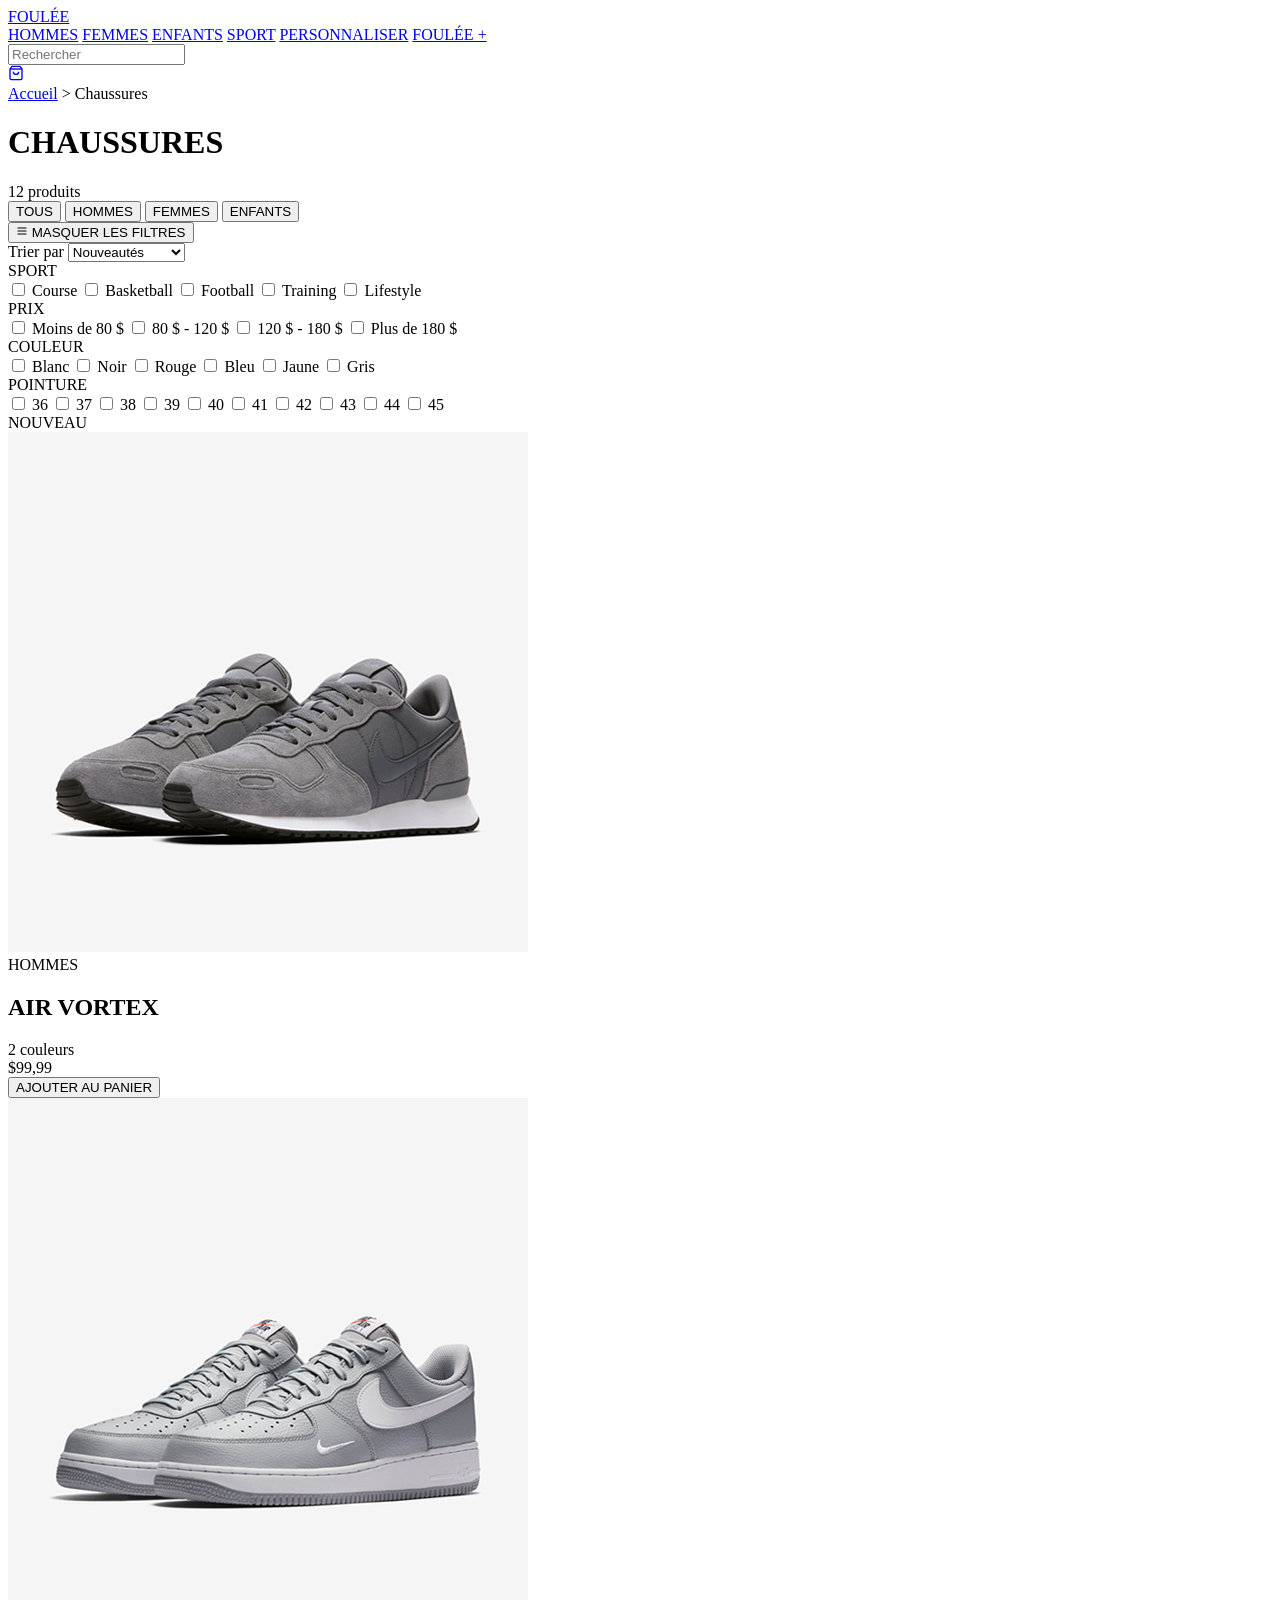
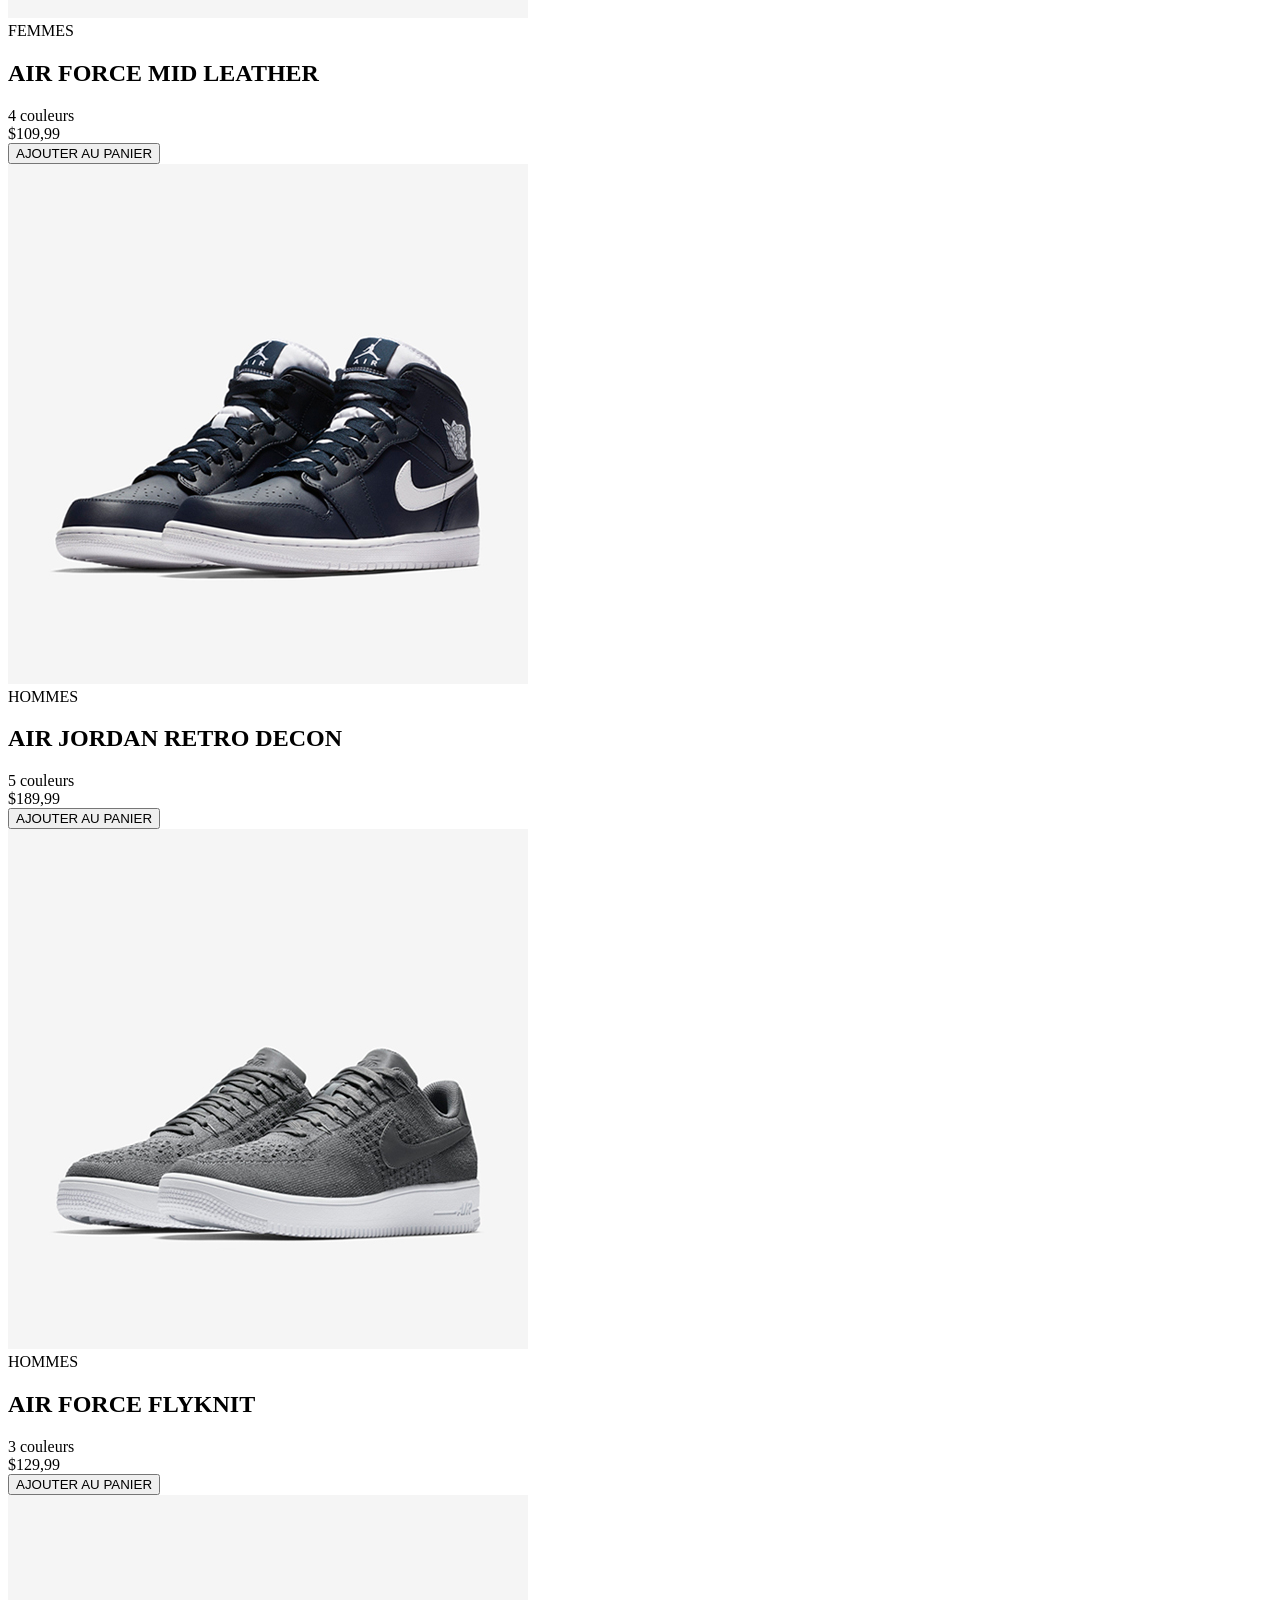
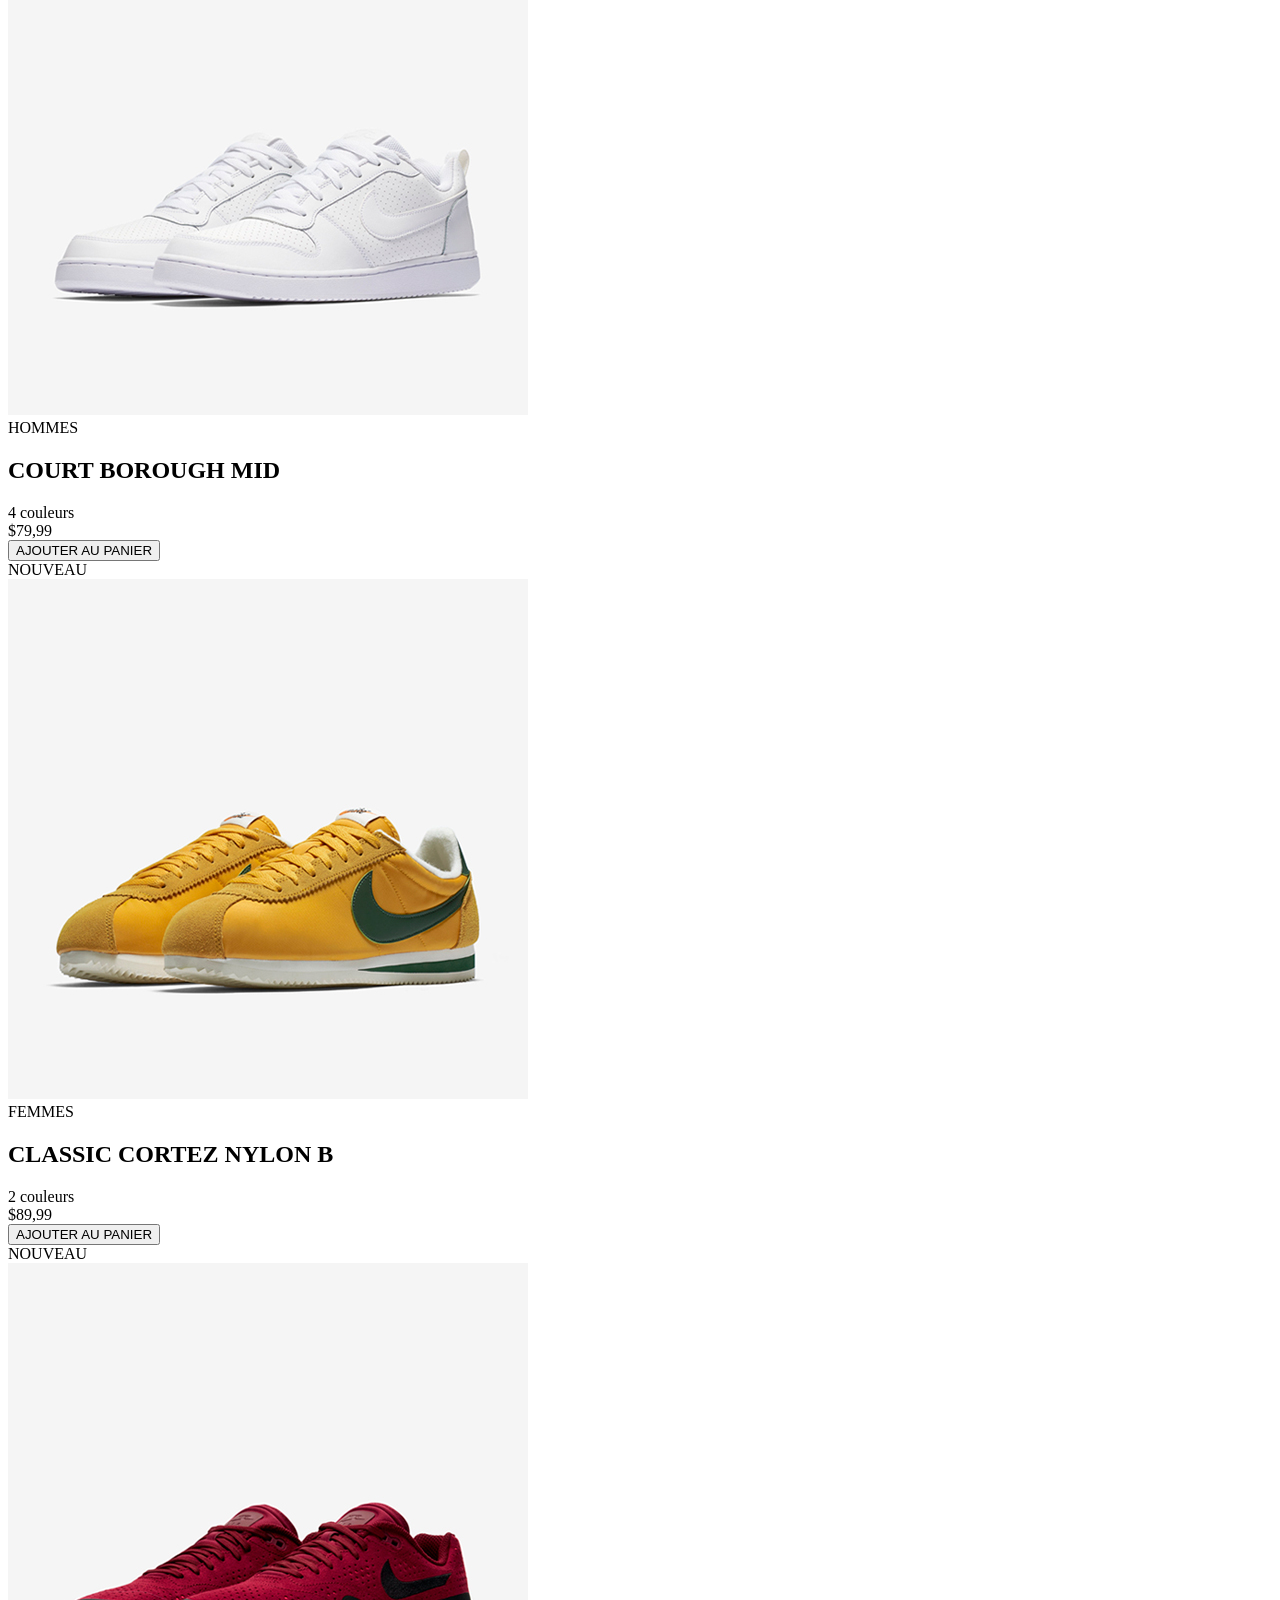
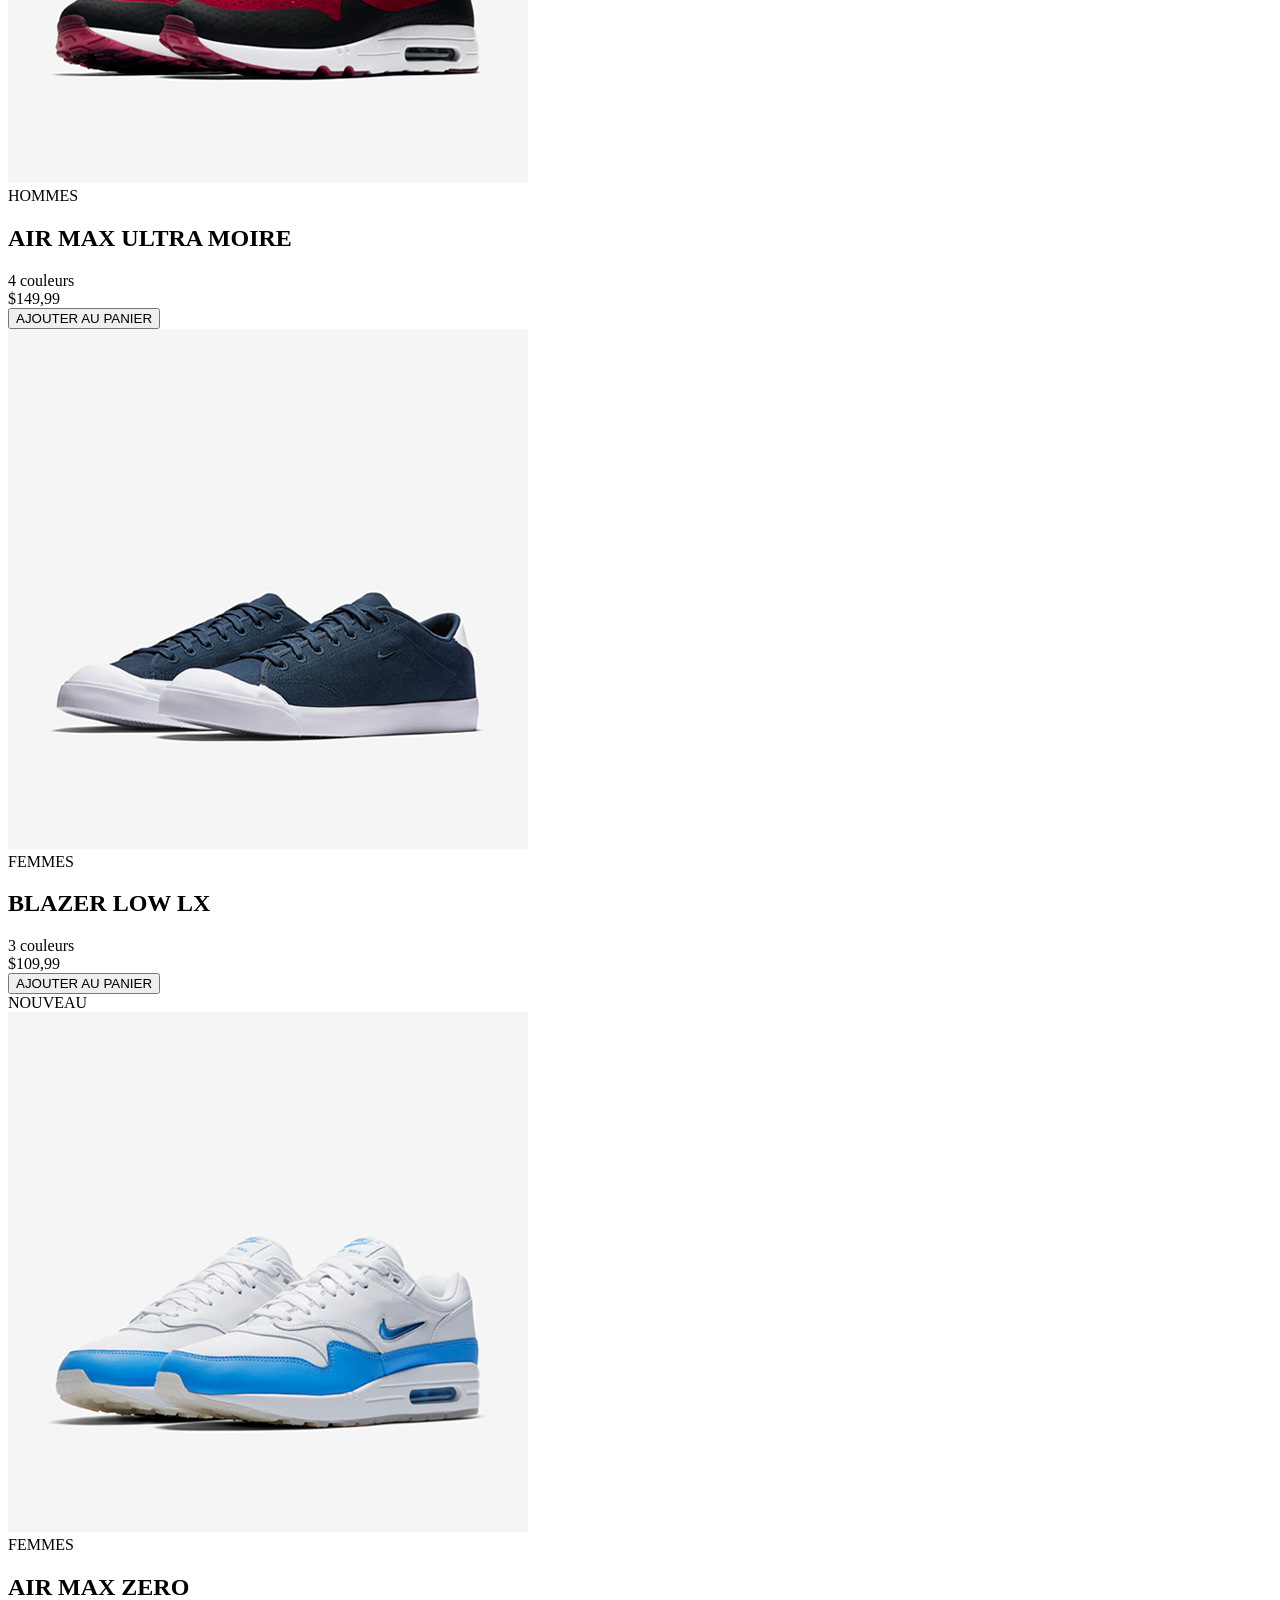
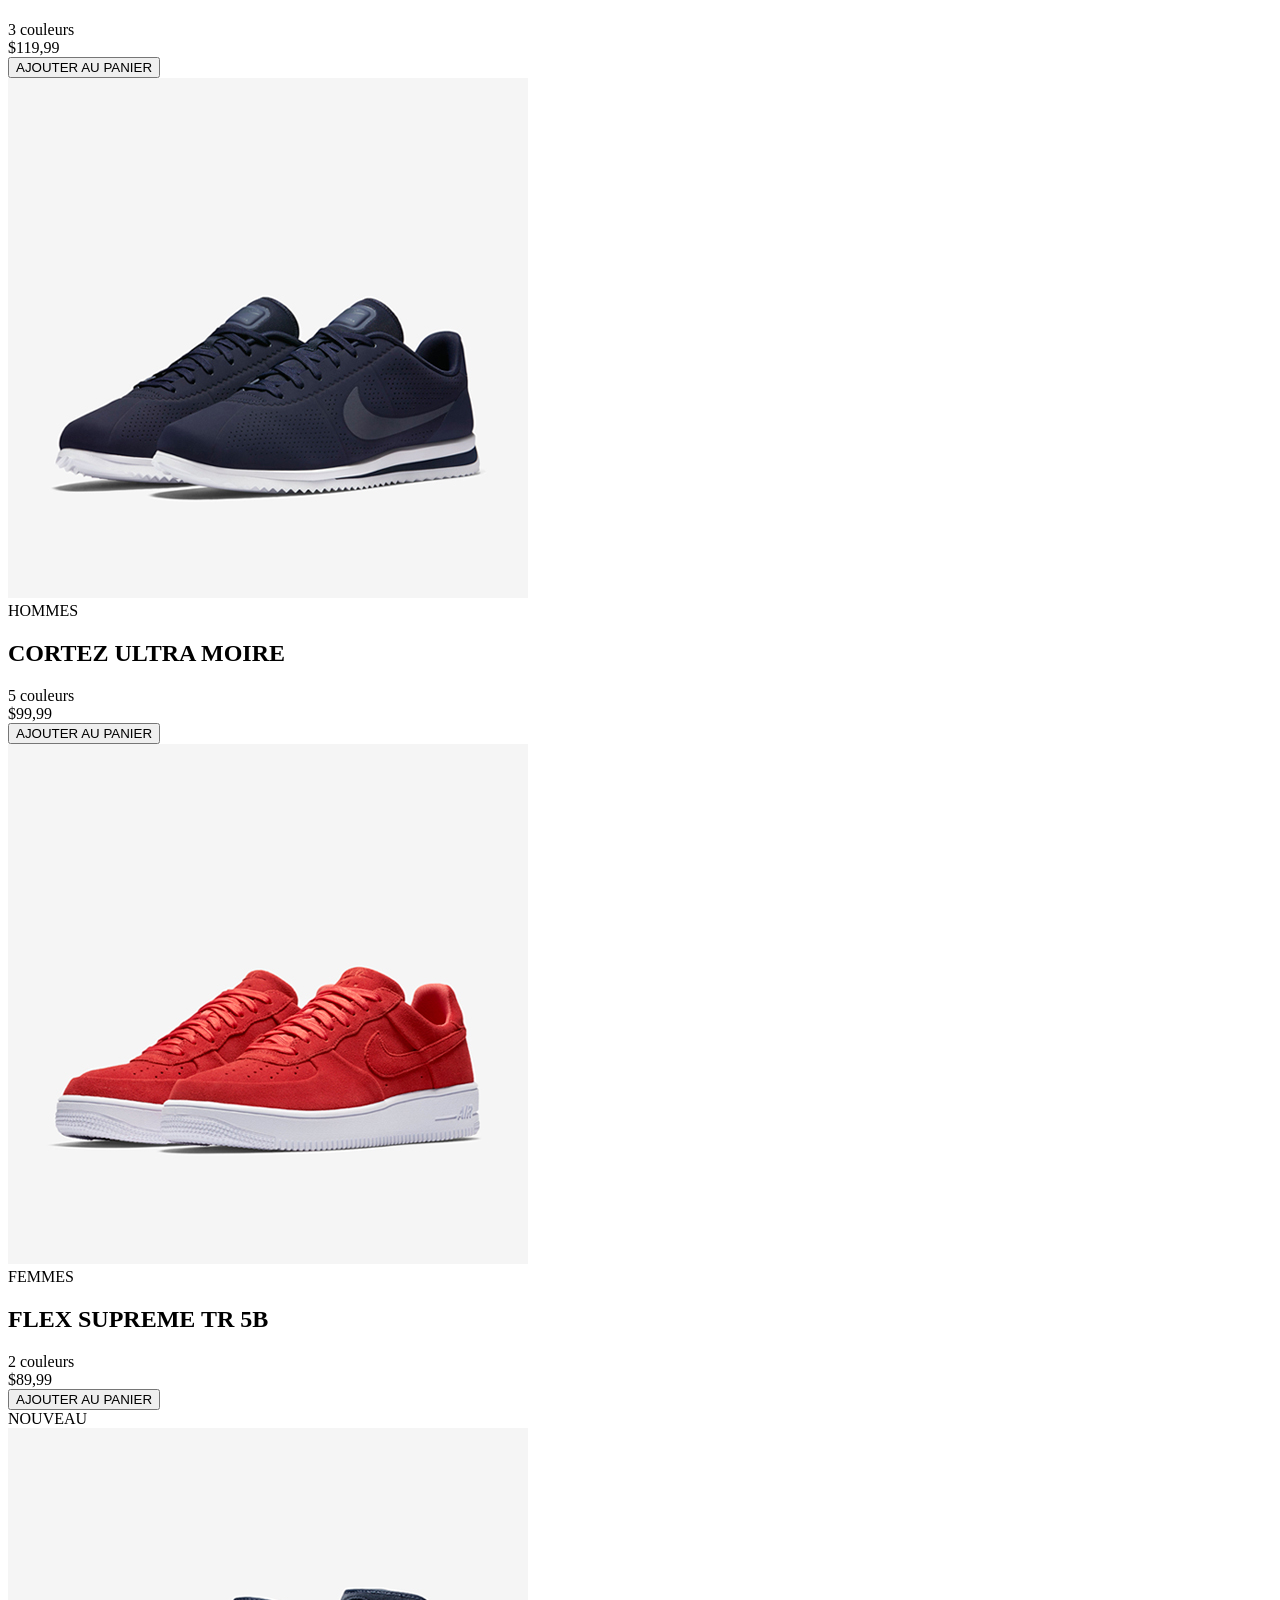
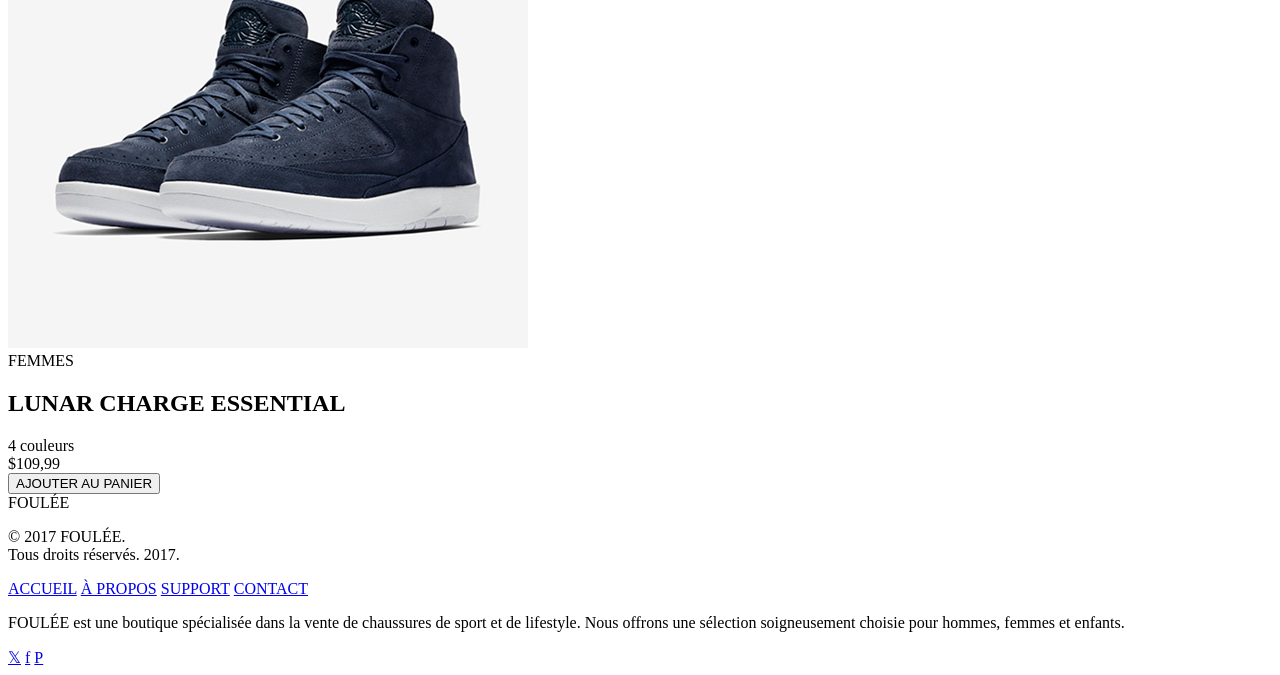
==== index.html @ 0d6705c1 "Html de base" ====
<!DOCTYPE html>
<html lang="fr">
<head>
  <meta charset="UTF-8">
  <meta name="viewport" content="width=device-width, initial-scale=1.0">
  <title>FOULÉE - Chaussures</title>
  <link rel="stylesheet" href="style.css">
  <link rel="preconnect" href="https://fonts.googleapis.com">
  <link rel="preconnect" href="https://fonts.gstatic.com" crossorigin>
  <link href="https://fonts.googleapis.com/css2?family=Oswald:wght@500;700&family=Roboto:wght@400;500;700&display=swap" rel="stylesheet">
</head>
<body>

  <!-- En-tête principal -->
  <header class="header">
    <div class="header__inner">
      <a href="#" class="header__logo">FOULÉE</a>

      <nav class="header__nav">
        <a href="#">HOMMES</a>
        <a href="#">FEMMES</a>
        <a href="#">ENFANTS</a>
        <a href="#">SPORT</a>
        <a href="#">PERSONNALISER</a>
        <a href="#">FOULÉE +</a>
      </nav>

      <div class="header__right">
        <div class="search-box">
          <input type="text" placeholder="Rechercher">
        </div>
        <a href="#" class="cart-icon" aria-label="Panier">
          <svg width="16" height="16" viewBox="0 0 24 24" fill="none" stroke="currentColor" stroke-width="2">
            <path d="M6 2L3 6v14a2 2 0 0 0 2 2h14a2 2 0 0 0 2-2V6l-3-4z"></path>
            <line x1="3" y1="6" x2="21" y2="6"></line>
            <path d="M16 10a4 4 0 0 1-8 0"></path>
          </svg>
        </a>
      </div>
    </div>
  </header>

  <!-- Contenu de la page -->
  <main class="main-content">

    <!-- Fil d'Ariane -->
    <nav class="breadcrumb">
      <a href="#">Accueil</a>
      <span>&gt;</span>
      <span class="current">Chaussures</span>
    </nav>

    <h1 class="page-title">CHAUSSURES</h1>
    <div class="product-count">12 produits</div>

    <!-- Onglets principaux -->
    <div class="gender-tabs">
      <button class="tab-btn active">TOUS</button>
      <button class="tab-btn">HOMMES</button>
      <button class="tab-btn">FEMMES</button>
      <button class="tab-btn">ENFANTS</button>
    </div>

    <!-- Barre d'outils -->
    <div class="toolbar">
      <button class="filter-toggle" id="toggleFilters">
        <svg width="12" height="12" viewBox="0 0 24 24" fill="none" stroke="currentColor" stroke-width="2">
          <line x1="3" y1="12" x2="21" y2="12"></line>
          <line x1="3" y1="6" x2="21" y2="6"></line>
          <line x1="3" y1="18" x2="21" y2="18"></line>
        </svg>
        <span>MASQUER LES FILTRES</span>
      </button>

      <div class="sort-box">
        <label for="sort-select">Trier par</label>
        <select id="sort-select">
          <option>Nouveautés</option>
          <option>Prix croissant</option>
          <option>Prix décroissant</option>
        </select>
      </div>
    </div>

    <!-- Disposition du Catalogue -->
    <div class="catalog-layout" id="catalogLayout">

      <!-- Filtres à gauche -->
      <aside class="sidebar-filters">

        <div class="filter-group">
          <div class="filter-header">SPORT</div>
          <div class="filter-options">
            <label><input type="checkbox"> Course</label>
            <label><input type="checkbox"> Basketball</label>
            <label><input type="checkbox"> Football</label>
            <label><input type="checkbox"> Training</label>
            <label><input type="checkbox"> Lifestyle</label>
          </div>
        </div>

        <div class="filter-group">
          <div class="filter-header">PRIX</div>
          <div class="filter-options">
            <label><input type="checkbox"> Moins de 80 $</label>
            <label><input type="checkbox"> 80 $ - 120 $</label>
            <label><input type="checkbox"> 120 $ - 180 $</label>
            <label><input type="checkbox"> Plus de 180 $</label>
          </div>
        </div>

        <div class="filter-group">
          <div class="filter-header">COULEUR</div>
          <div class="filter-options">
            <label><input type="checkbox"> Blanc</label>
            <label><input type="checkbox"> Noir</label>
            <label><input type="checkbox"> Rouge</label>
            <label><input type="checkbox"> Bleu</label>
            <label><input type="checkbox"> Jaune</label>
            <label><input type="checkbox"> Gris</label>
          </div>
        </div>

        <div class="filter-group">
          <div class="filter-header">POINTURE</div>
          <div class="filter-options">
            <label><input type="checkbox"> 36</label>
            <label><input type="checkbox"> 37</label>
            <label><input type="checkbox"> 38</label>
            <label><input type="checkbox"> 39</label>
            <label><input type="checkbox"> 40</label>
            <label><input type="checkbox"> 41</label>
            <label><input type="checkbox"> 42</label>
            <label><input type="checkbox"> 43</label>
            <label><input type="checkbox"> 44</label>
            <label><input type="checkbox"> 45</label>
          </div>
        </div>

      </aside>

      <!-- Grille de produits -->
      <section class="products-grid">

        <!-- Ligne 1 -->
        <!-- Produit 1 -->
        <article class="product-card">
          <span class="badge-new">NOUVEAU</span>
          <div class="product-image-wrap">
            <img src="images/520px/men_AirVortex01_w520.jpg" alt="AIR VORTEX">
          </div>
          <div class="product-info-box">
            <span class="product-gender">HOMMES</span>
            <h2 class="product-title">AIR VORTEX</h2>
            <div class="product-colors">2 couleurs</div>
            <div class="product-price">$99,99</div>
            <button type="button" class="btn-add">AJOUTER AU PANIER</button>
          </div>
        </article>

        <!-- Produit 2 -->
        <article class="product-card">
          <div class="product-image-wrap">
            <img src="images/520px/men_AirForceLow_01_w520.jpg" alt="AIR FORCE MID LEATHER">
          </div>
          <div class="product-info-box">
            <span class="product-gender">FEMMES</span>
            <h2 class="product-title">AIR FORCE MID LEATHER</h2>
            <div class="product-colors">4 couleurs</div>
            <div class="product-price">$109,99</div>
            <button type="button" class="btn-add">AJOUTER AU PANIER</button>
          </div>
        </article>

        <!-- Produit 3 -->
        <article class="product-card">
          <div class="product-image-wrap">
            <img src="images/520px/men_AirJordanMid_01_w520.jpg" alt="AIR JORDAN RETRO DECON">
          </div>
          <div class="product-info-box">
            <span class="product-gender">HOMMES</span>
            <h2 class="product-title">AIR JORDAN RETRO DECON</h2>
            <div class="product-colors">5 couleurs</div>
            <div class="product-price">$189,99</div>
            <button type="button" class="btn-add">AJOUTER AU PANIER</button>
          </div>
        </article>

        <!-- Ligne 2 -->
        <!-- Produit 4 -->
        <article class="product-card">
          <div class="product-image-wrap">
            <img src="images/520px/men_AirForceFlynit_01_w520.jpg" alt="AIR FORCE FLYKNIT">
          </div>
          <div class="product-info-box">
            <span class="product-gender">HOMMES</span>
            <h2 class="product-title">AIR FORCE FLYKNIT</h2>
            <div class="product-colors">3 couleurs</div>
            <div class="product-price">$129,99</div>
            <button type="button" class="btn-add">AJOUTER AU PANIER</button>
          </div>
        </article>

        <!-- Produit 5 -->
        <article class="product-card">
          <div class="product-image-wrap">
            <img src="images/520px/men_CourtBoroughLow_01_w520.jpg" alt="COURT BOROUGH MID">
          </div>
          <div class="product-info-box">
            <span class="product-gender">HOMMES</span>
            <h2 class="product-title">COURT BOROUGH MID</h2>
            <div class="product-colors">4 couleurs</div>
            <div class="product-price">$79,99</div>
            <button type="button" class="btn-add">AJOUTER AU PANIER</button>
          </div>
        </article>

        <!-- Produit 6 -->
        <article class="product-card">
          <span class="badge-new">NOUVEAU</span>
          <div class="product-image-wrap">
            <img src="images/520px/men_ClassicCortezNylon_01_w520.jpg" alt="CLASSIC CORTEZ NYLON B">
          </div>
          <div class="product-info-box">
            <span class="product-gender">FEMMES</span>
            <h2 class="product-title">CLASSIC CORTEZ NYLON B</h2>
            <div class="product-colors">2 couleurs</div>
            <div class="product-price">$89,99</div>
            <button type="button" class="btn-add">AJOUTER AU PANIER</button>
          </div>
        </article>

        <!-- Ligne 3 -->
        <!-- Produit 7 -->
        <article class="product-card">
          <span class="badge-new">NOUVEAU</span>
          <div class="product-image-wrap">
            <img src="images/520px/men_AirMaxUltraMoire_01_w520.jpg" alt="AIR MAX ULTRA MOIRE">
          </div>
          <div class="product-info-box">
            <span class="product-gender">HOMMES</span>
            <h2 class="product-title">AIR MAX ULTRA MOIRE</h2>
            <div class="product-colors">4 couleurs</div>
            <div class="product-price">$149,99</div>
            <button type="button" class="btn-add">AJOUTER AU PANIER</button>
          </div>
        </article>

        <!-- Produit 8 -->
        <article class="product-card">
          <div class="product-image-wrap">
            <img src="images/520px/men_AllCourtLow_01_w520.jpg" alt="BLAZER LOW LX">
          </div>
          <div class="product-info-box">
            <span class="product-gender">FEMMES</span>
            <h2 class="product-title">BLAZER LOW LX</h2>
            <div class="product-colors">3 couleurs</div>
            <div class="product-price">$109,99</div>
            <button type="button" class="btn-add">AJOUTER AU PANIER</button>
          </div>
        </article>

        <!-- Produit 9 -->
        <article class="product-card">
          <span class="badge-new">NOUVEAU</span>
          <div class="product-image-wrap">
            <img src="images/520px/men_AirMaxSc_01_w520.jpg" alt="AIR MAX ZERO">
          </div>
          <div class="product-info-box">
            <span class="product-gender">FEMMES</span>
            <h2 class="product-title">AIR MAX ZERO</h2>
            <div class="product-colors">3 couleurs</div>
            <div class="product-price">$119,99</div>
            <button type="button" class="btn-add">AJOUTER AU PANIER</button>
          </div>
        </article>

        <!-- Ligne 4 -->
        <!-- Produit 10 -->
        <article class="product-card">
          <div class="product-image-wrap">
            <img src="images/520px/men_CortezUltraMoire_01_w520.jpg" alt="CORTEZ ULTRA MOIRE">
          </div>
          <div class="product-info-box">
            <span class="product-gender">HOMMES</span>
            <h2 class="product-title">CORTEZ ULTRA MOIRE</h2>
            <div class="product-colors">5 couleurs</div>
            <div class="product-price">$99,99</div>
            <button type="button" class="btn-add">AJOUTER AU PANIER</button>
          </div>
        </article>

        <!-- Produit 11 -->
        <article class="product-card">
          <div class="product-image-wrap">
            <img src="images/520px/men_AirForceUltraForce_01_w520.jpg" alt="FLEX SUPREME TR 5B">
          </div>
          <div class="product-info-box">
            <span class="product-gender">FEMMES</span>
            <h2 class="product-title">FLEX SUPREME TR 5B</h2>
            <div class="product-colors">2 couleurs</div>
            <div class="product-price">$89,99</div>
            <button type="button" class="btn-add">AJOUTER AU PANIER</button>
          </div>
        </article>

        <!-- Produit 12 -->
        <article class="product-card">
          <span class="badge-new">NOUVEAU</span>
          <div class="product-image-wrap">
            <img src="images/520px/men_AirJordanRetroDecon_01_w520.jpg" alt="LUNAR CHARGE ESSENTIAL">
          </div>
          <div class="product-info-box">
            <span class="product-gender">FEMMES</span>
            <h2 class="product-title">LUNAR CHARGE ESSENTIAL</h2>
            <div class="product-colors">4 couleurs</div>
            <div class="product-price">$109,99</div>
            <button type="button" class="btn-add">AJOUTER AU PANIER</button>
          </div>
        </article>

      </section>

    </div>

  </main>

  <!-- Pied de page -->
  <footer class="footer">
    <div class="footer__inner">
      <div class="footer__col main-col">
        <div class="footer__logo">FOULÉE</div>
        <p class="footer__text">
          © 2017 FOULÉE.<br>
          Tous droits réservés. 2017.
        </p>
      </div>

      <div class="footer__col center-col">
        <div class="footer__links">
          <a href="#">ACCUEIL</a>
          <a href="#">À PROPOS</a>
          <a href="#">SUPPORT</a>
          <a href="#">CONTACT</a>
        </div>
        <p class="footer__description">
          FOULÉE est une boutique spécialisée dans la vente de chaussures de sport et de lifestyle. Nous offrons une sélection soigneusement choisie pour hommes, femmes et enfants.
        </p>
      </div>

      <div class="footer__col social-col">
        <div class="social-icons">
          <a href="#" aria-label="X / Twitter">𝕏</a>
          <a href="#" aria-label="Facebook">f</a>
          <a href="#" aria-label="Pinterest">P</a>
        </div>
      </div>
    </div>
  </footer>

</body>
</html>
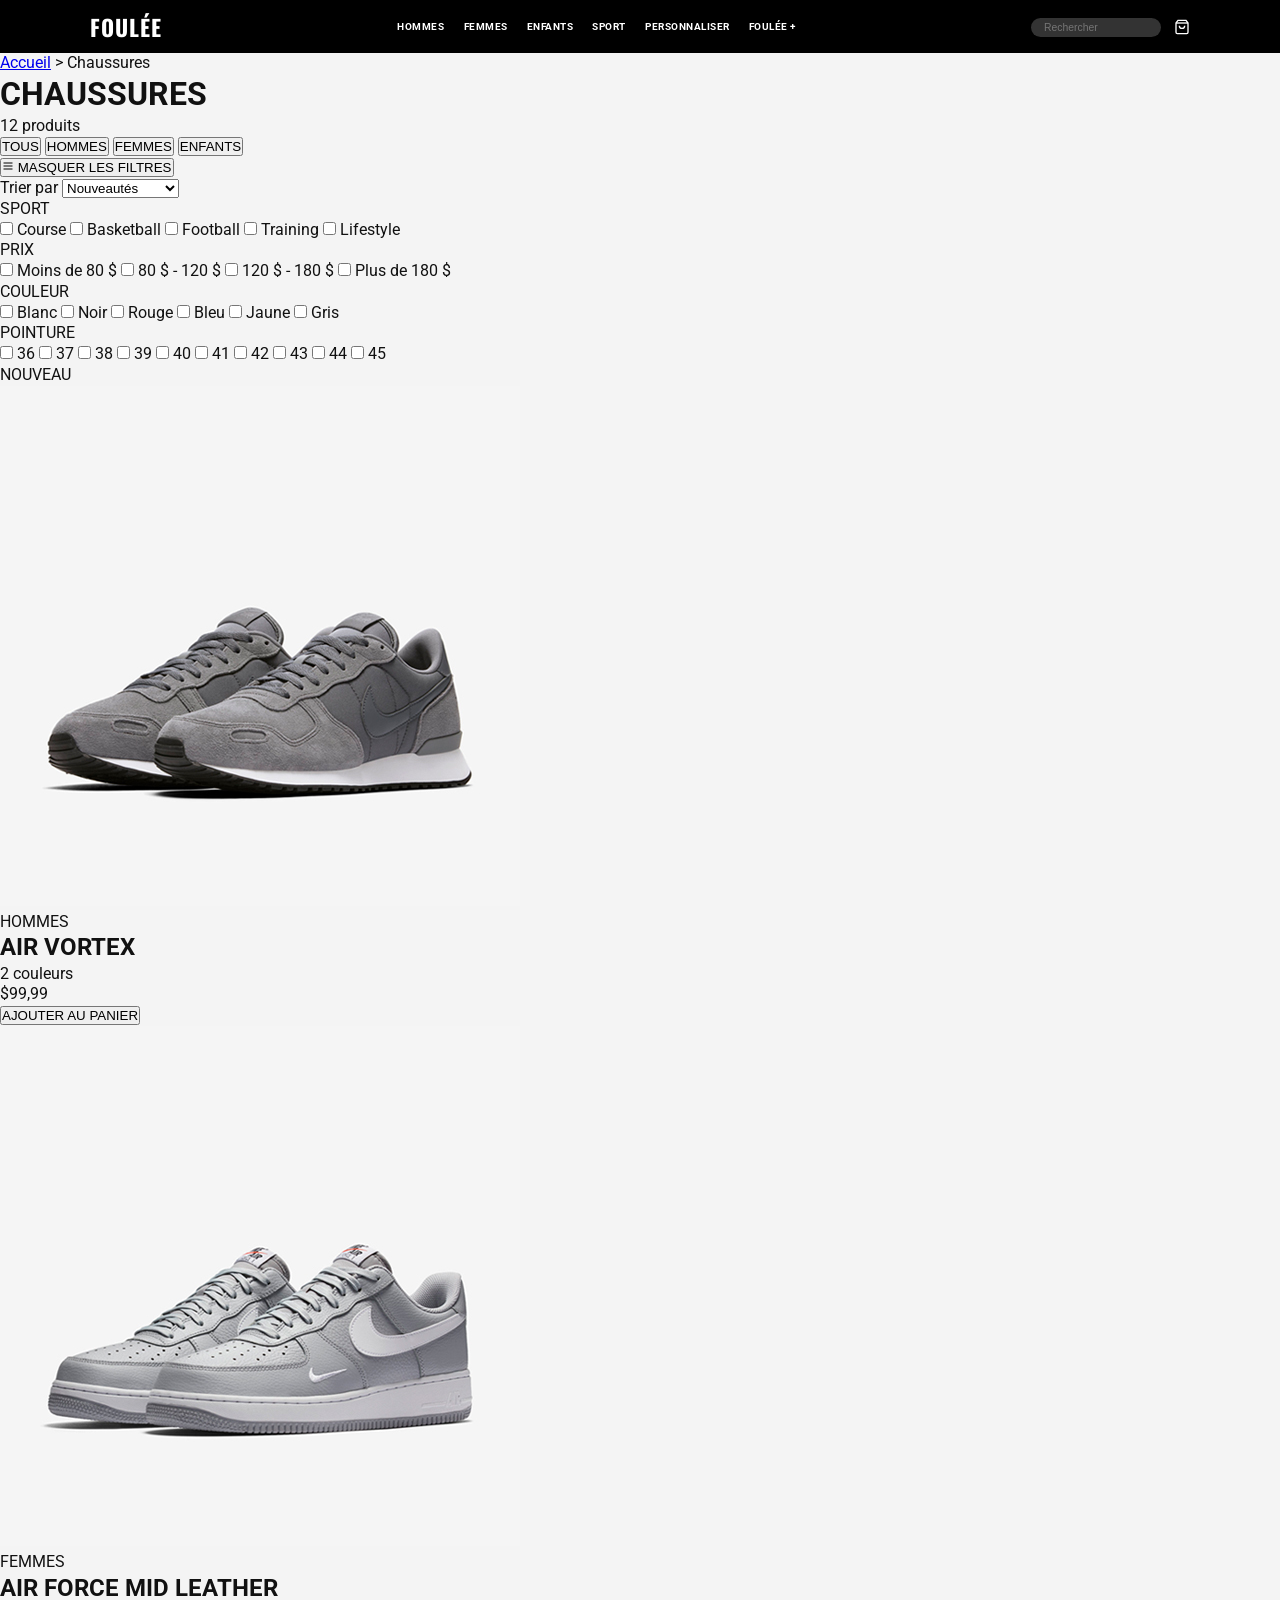
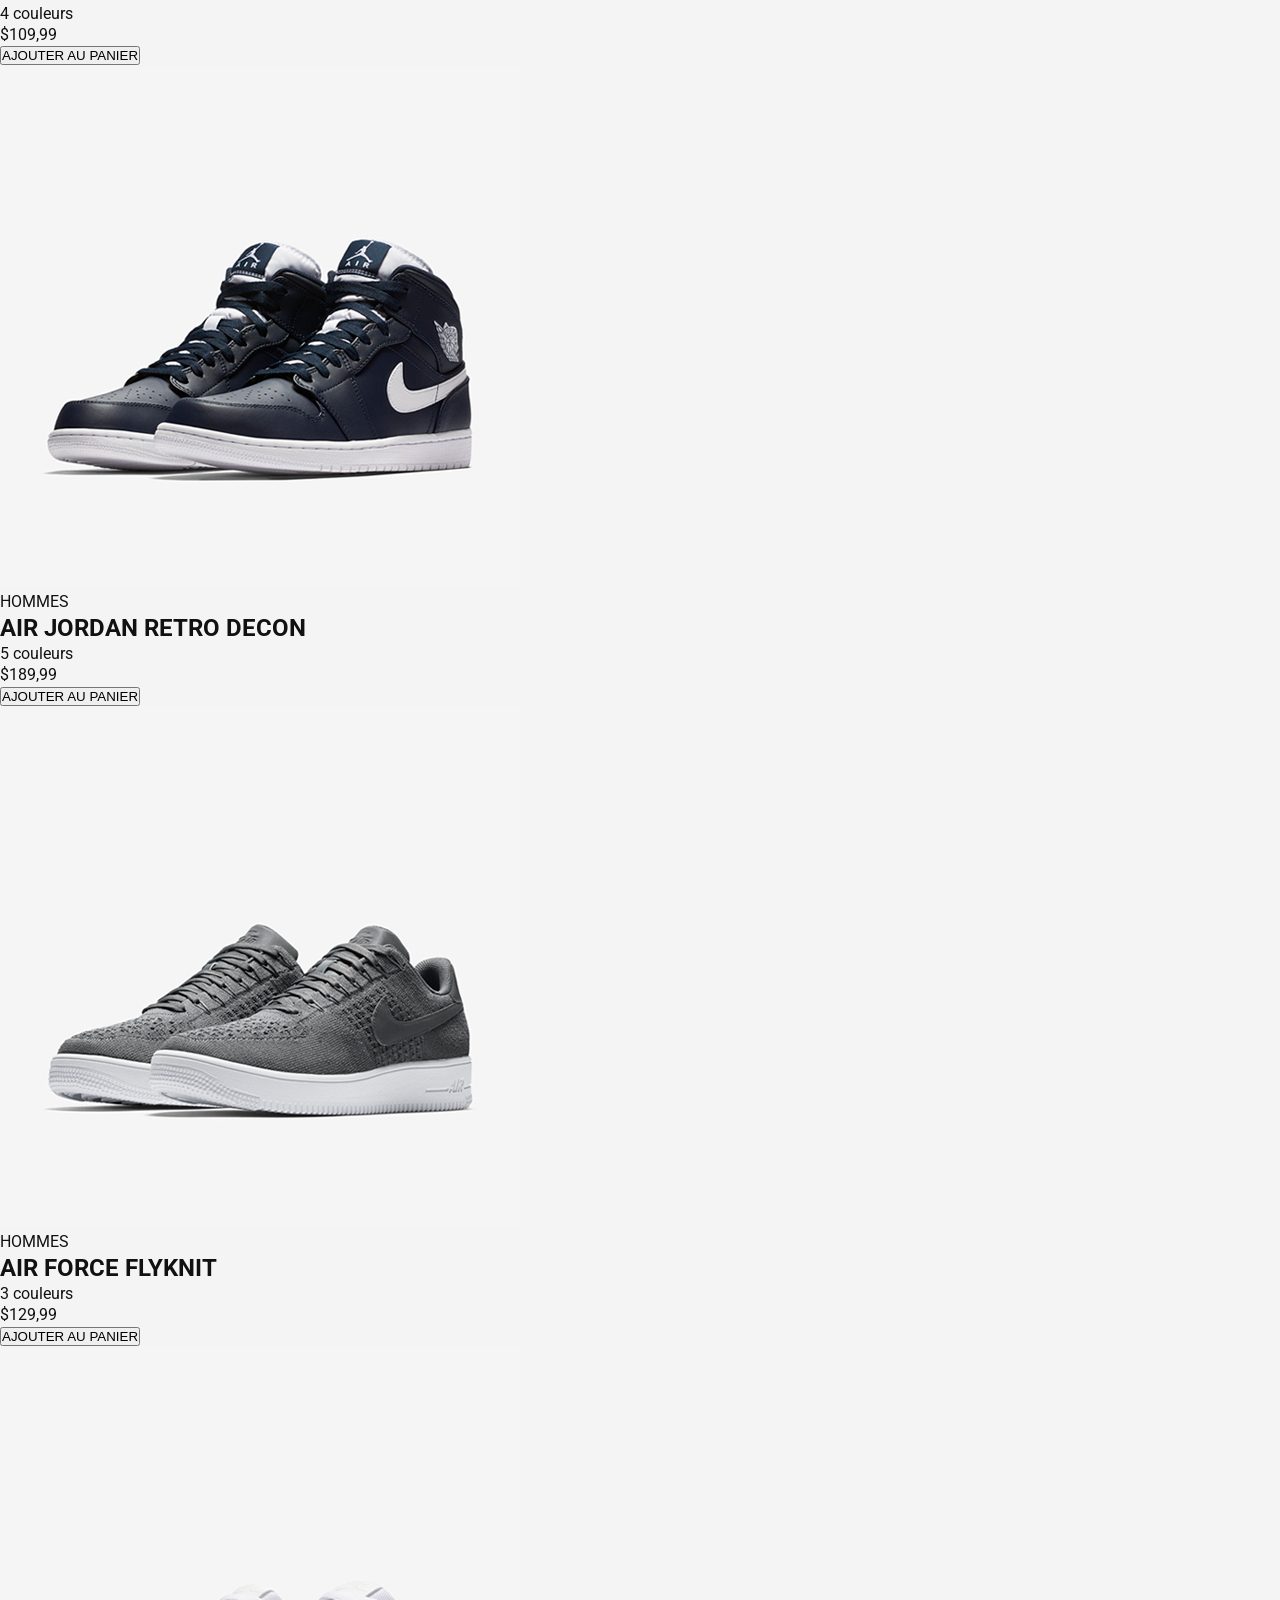
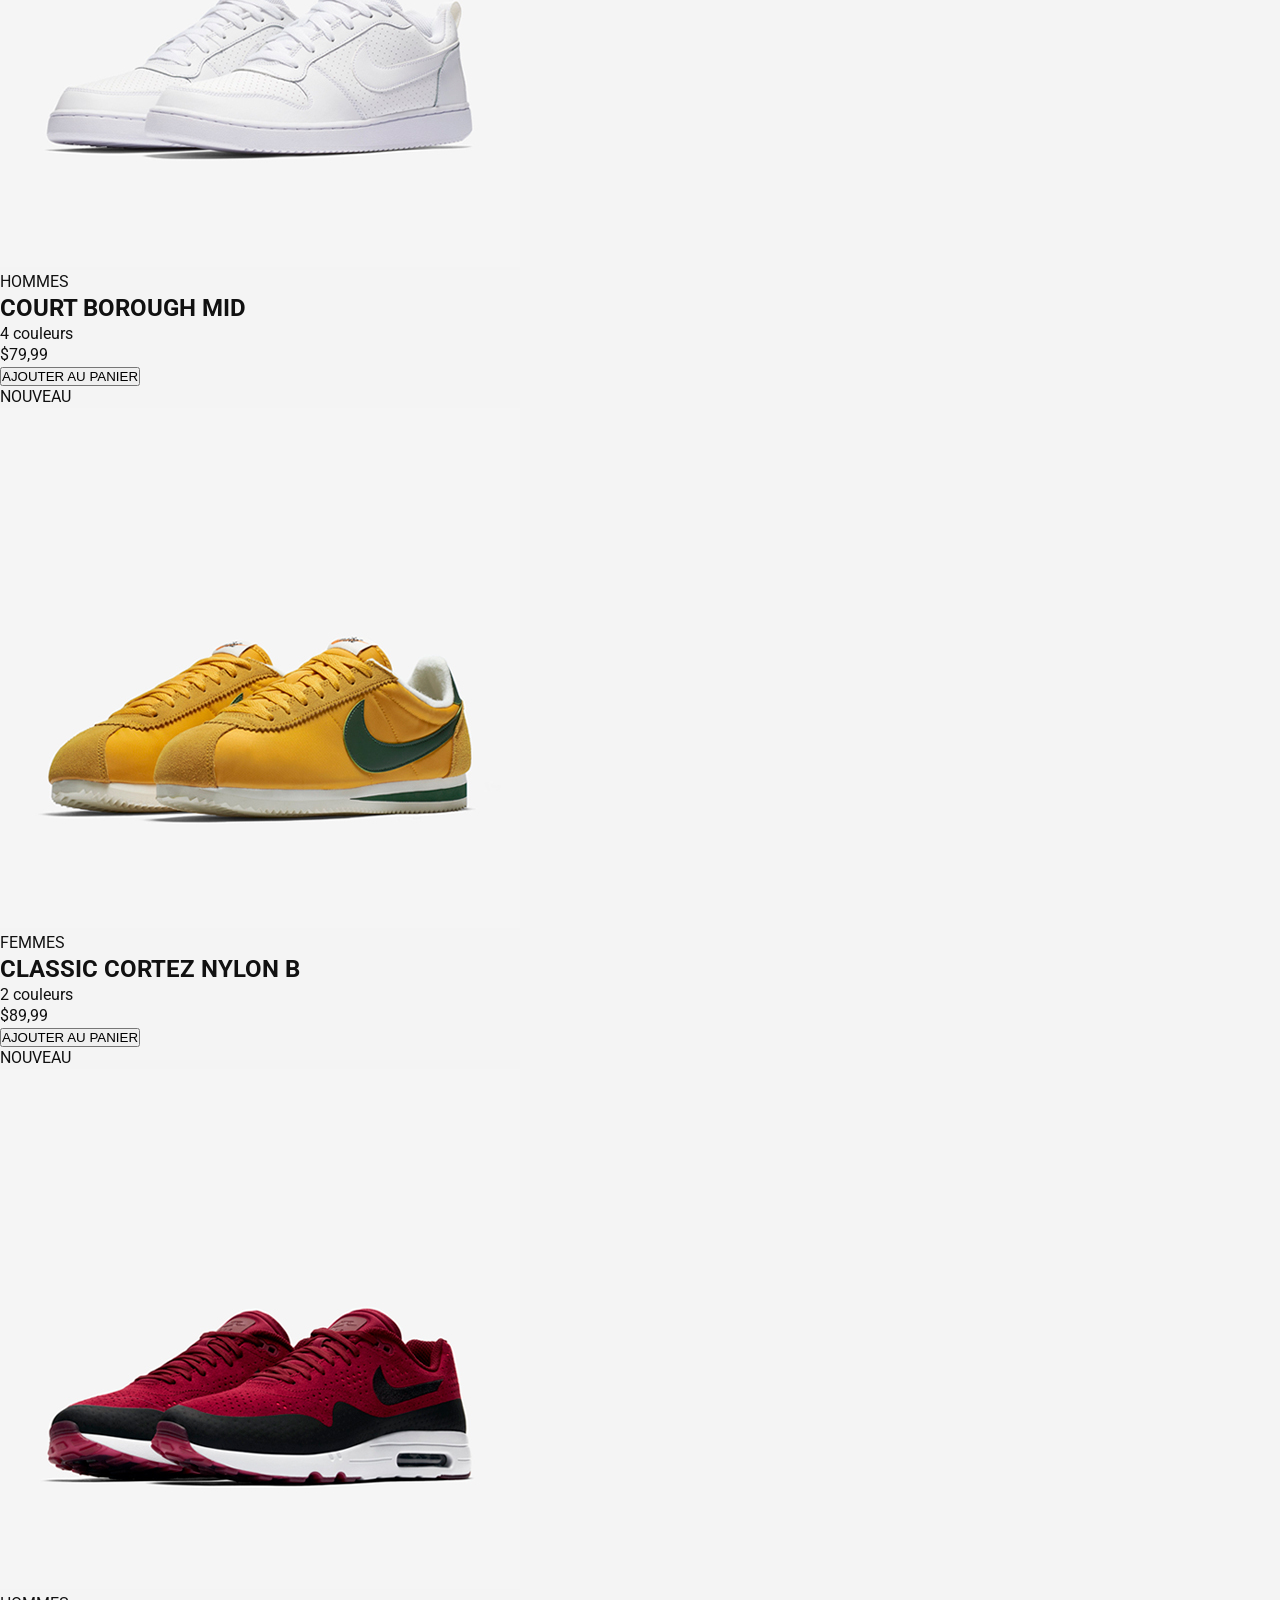
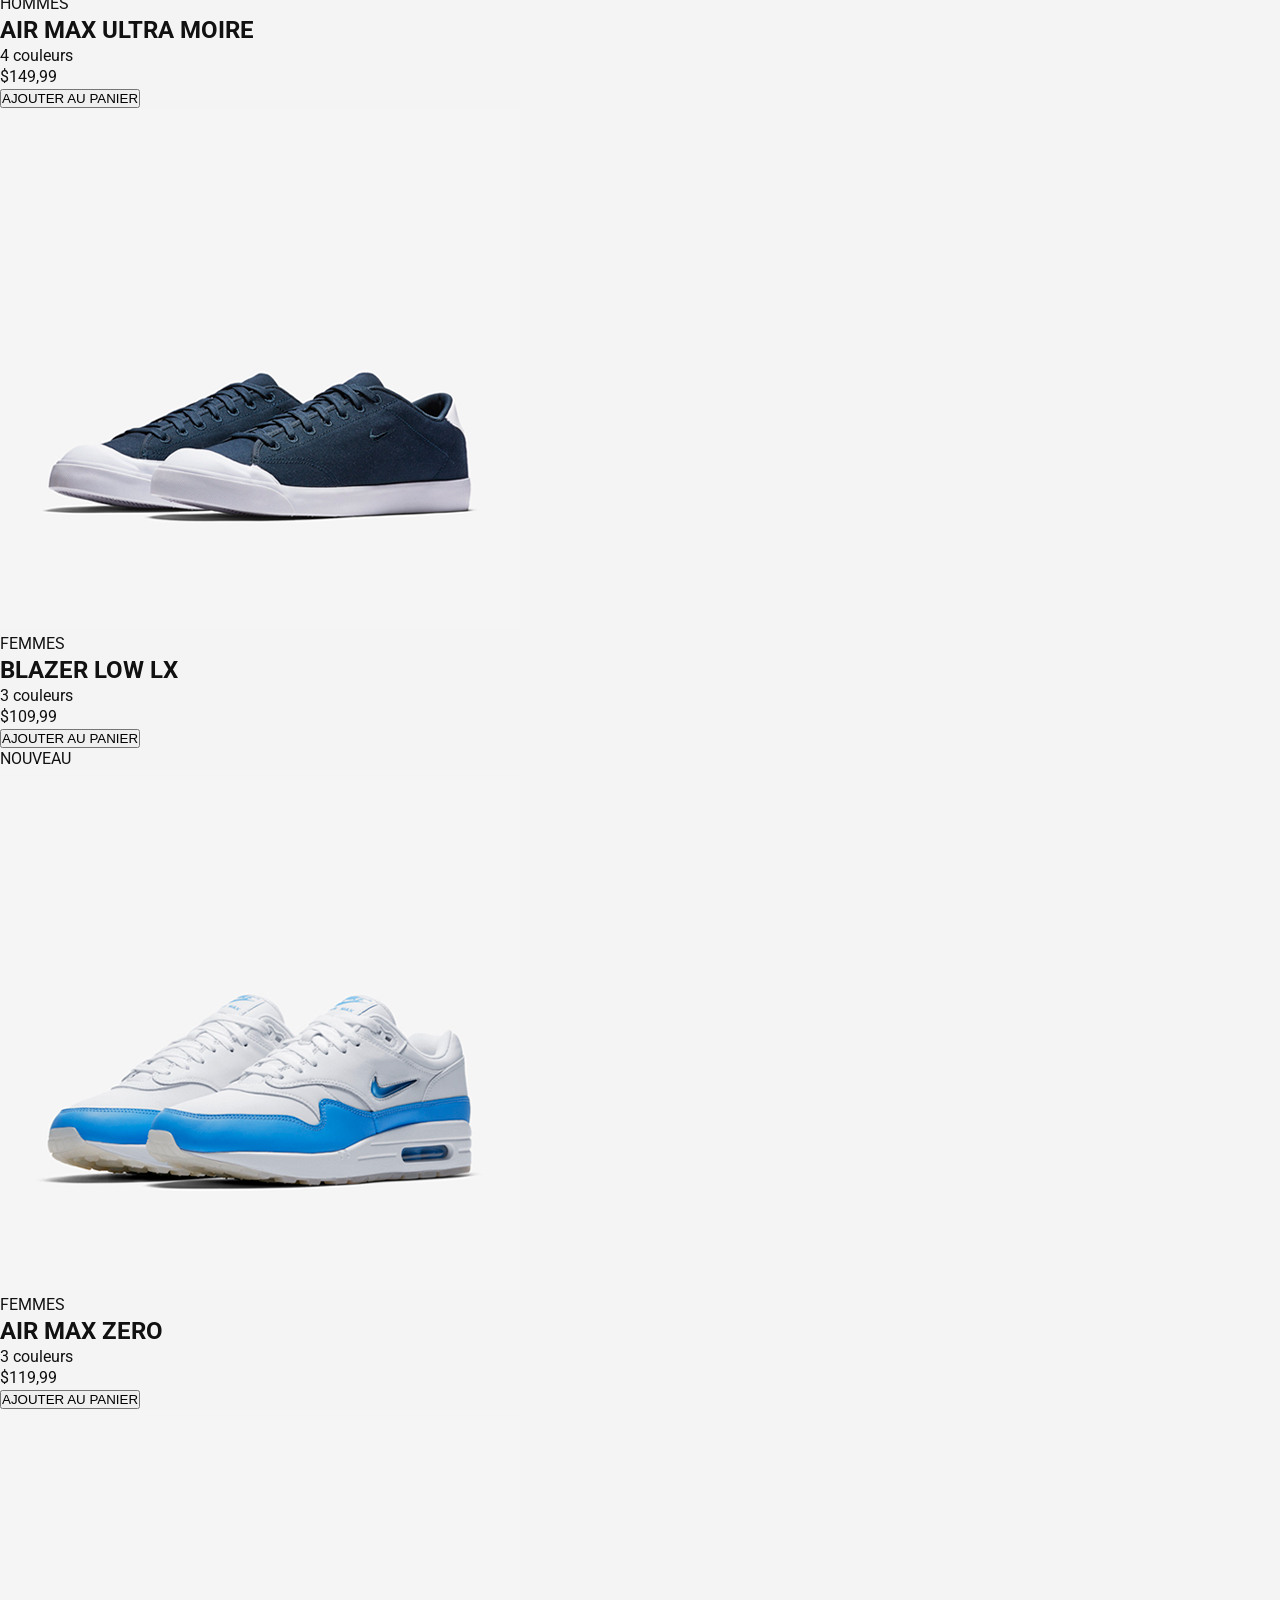
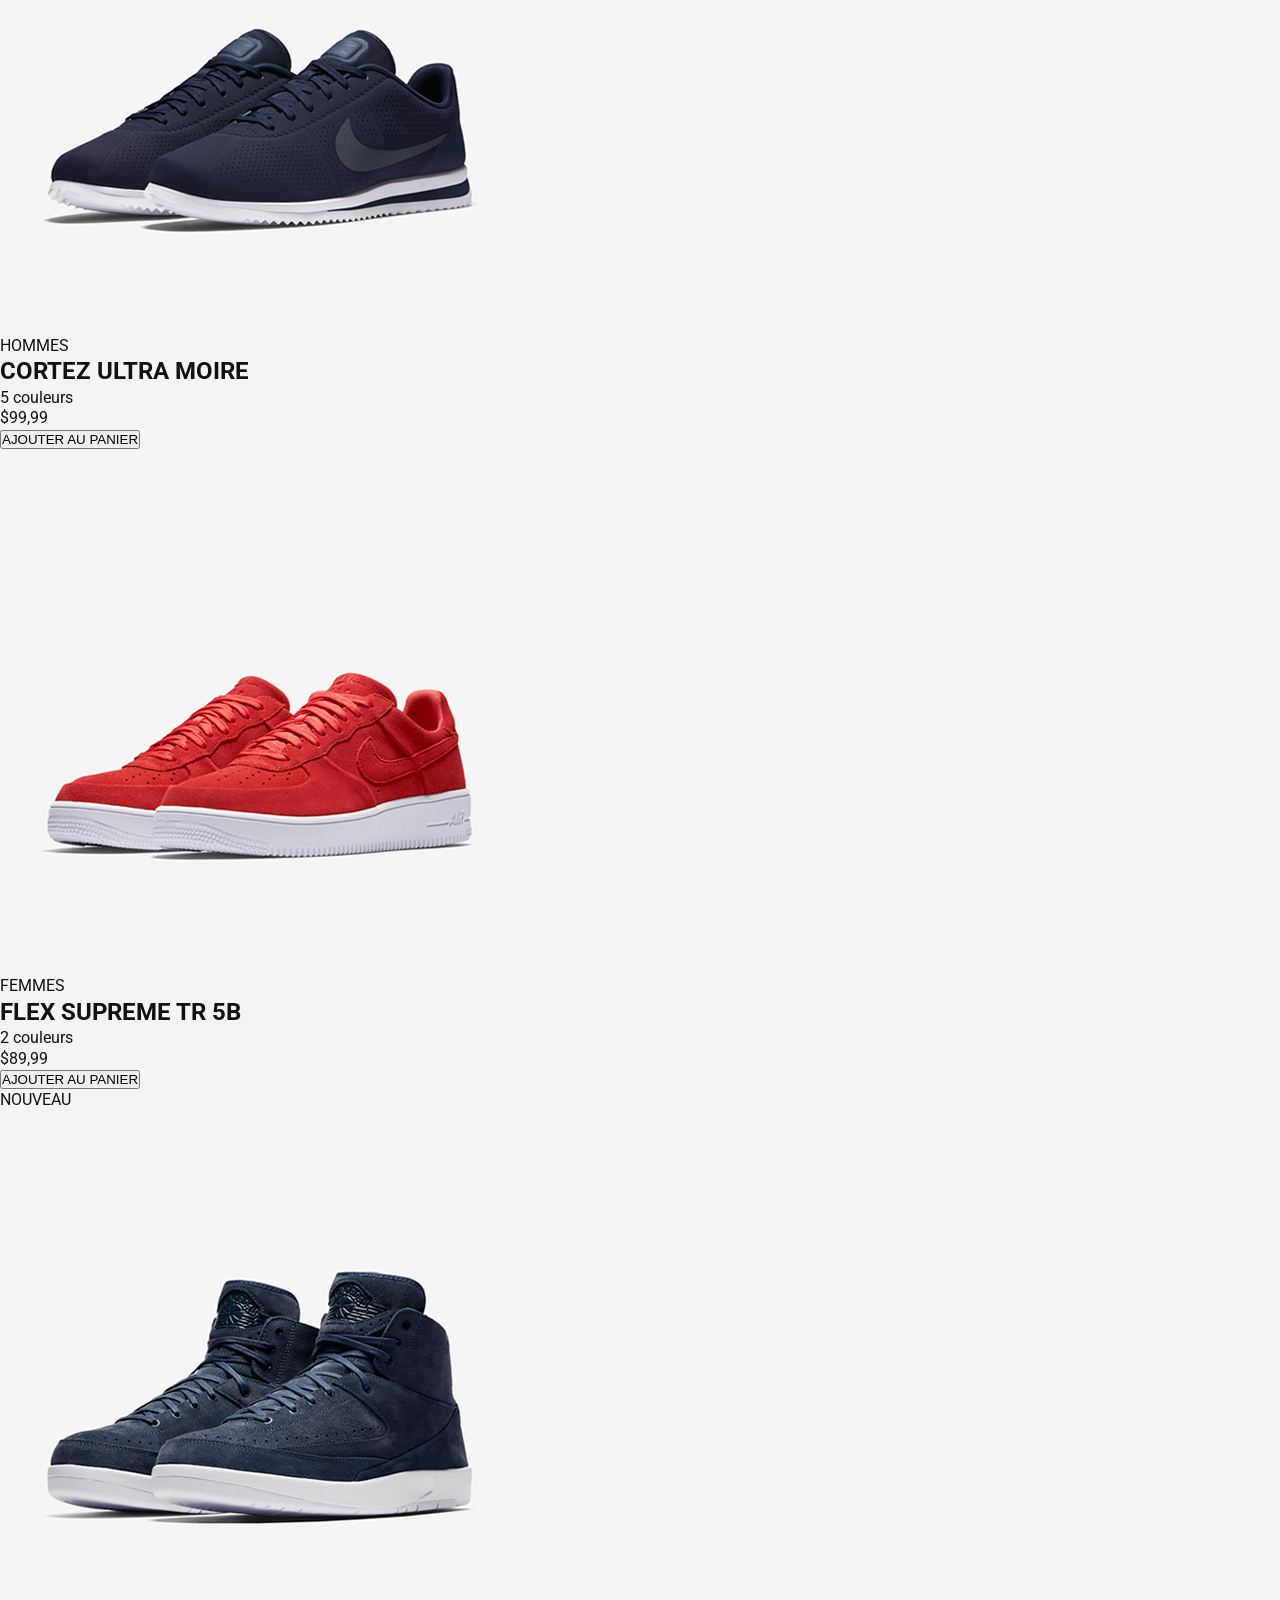
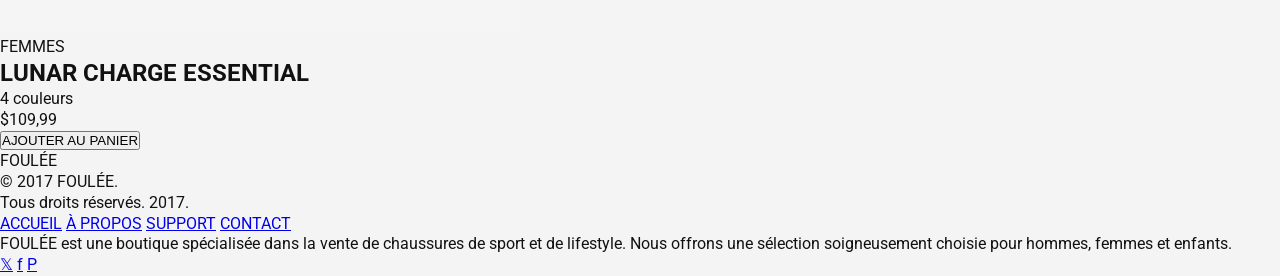
==== commit dc79d275: "Ajoute du début du css (P1)" ====
--- a/index.html
+++ b/index.html
@@ -357,6 +357,5 @@
       </div>
     </div>
   </footer>
-
 </body>
 </html>
--- a/style.css
+++ b/style.css
@@ -0,0 +1,67 @@
+
+@import url('https://fonts.googleapis.com/css2?family=Barlow+Condensed:ital,wght@0,100;0,200;0,300;0,400;0,500;0,600;0,700;0,800;0,900;1,100;1,200;1,300;1,400;1,500;1,600;1,700;1,800;1,900&family=Barlow+Semi+Condensed:ital,wght@0,100;0,200;0,300;0,400;0,500;0,600;0,700;0,800;0,900;1,100;1,200;1,300;1,400;1,500;1,600;1,700;1,800;1,900&family=Barlow:ital,wght@0,100;0,200;0,300;0,400;0,500;0,600;0,700;0,800;0,900;1,100;1,200;1,300;1,400;1,500;1,600;1,700;1,800;1,900&display=swap');
+
+/* Reset et styles généraux */
+* {
+  box-sizing: border-box;
+  margin: 0;
+  padding: 0;
+}
+body {
+  font-family: 'Roboto', sans-serif;
+  background-color: #f4f4f4;
+  color: #111111;
+  line-height: 1.3;
+}
+
+/* En-tête principal */
+.header {
+  background-color: #000000;
+  color: #ffffff;
+  padding: 0.75rem 2rem;
+}
+.header__inner {
+  max-width: 1100px;
+  margin: 0 auto;
+  display: flex;
+  align-items: center;
+  justify-content: space-between;
+}
+.header__logo {
+  font-family: 'Oswald', sans-serif;
+  font-size: 1.4rem;
+  font-weight: 700;
+  color: #ffffff;
+  text-decoration: none;
+  letter-spacing: 1px;
+}
+.header__nav {
+  display: flex;
+  gap: 1.2rem;
+}
+.header__nav a {
+  color: #ffffff;
+  text-decoration: none;
+  font-size: 0.65rem;
+  font-weight: 700;
+  letter-spacing: 0.5px;
+}
+.header__right {
+  display: flex;
+  align-items: center;
+  gap: 0.8rem;
+}
+.search-box input {
+  background-color: #333333;
+  border: none;
+  border-radius: 12px;
+  padding: 0.25rem 0.8rem;
+  color: #ffffff;
+  font-size: 0.65rem;
+  width: 130px;
+}
+.cart-icon {
+  color: #ffffff;
+  display: flex;
+  align-items: center;
+}
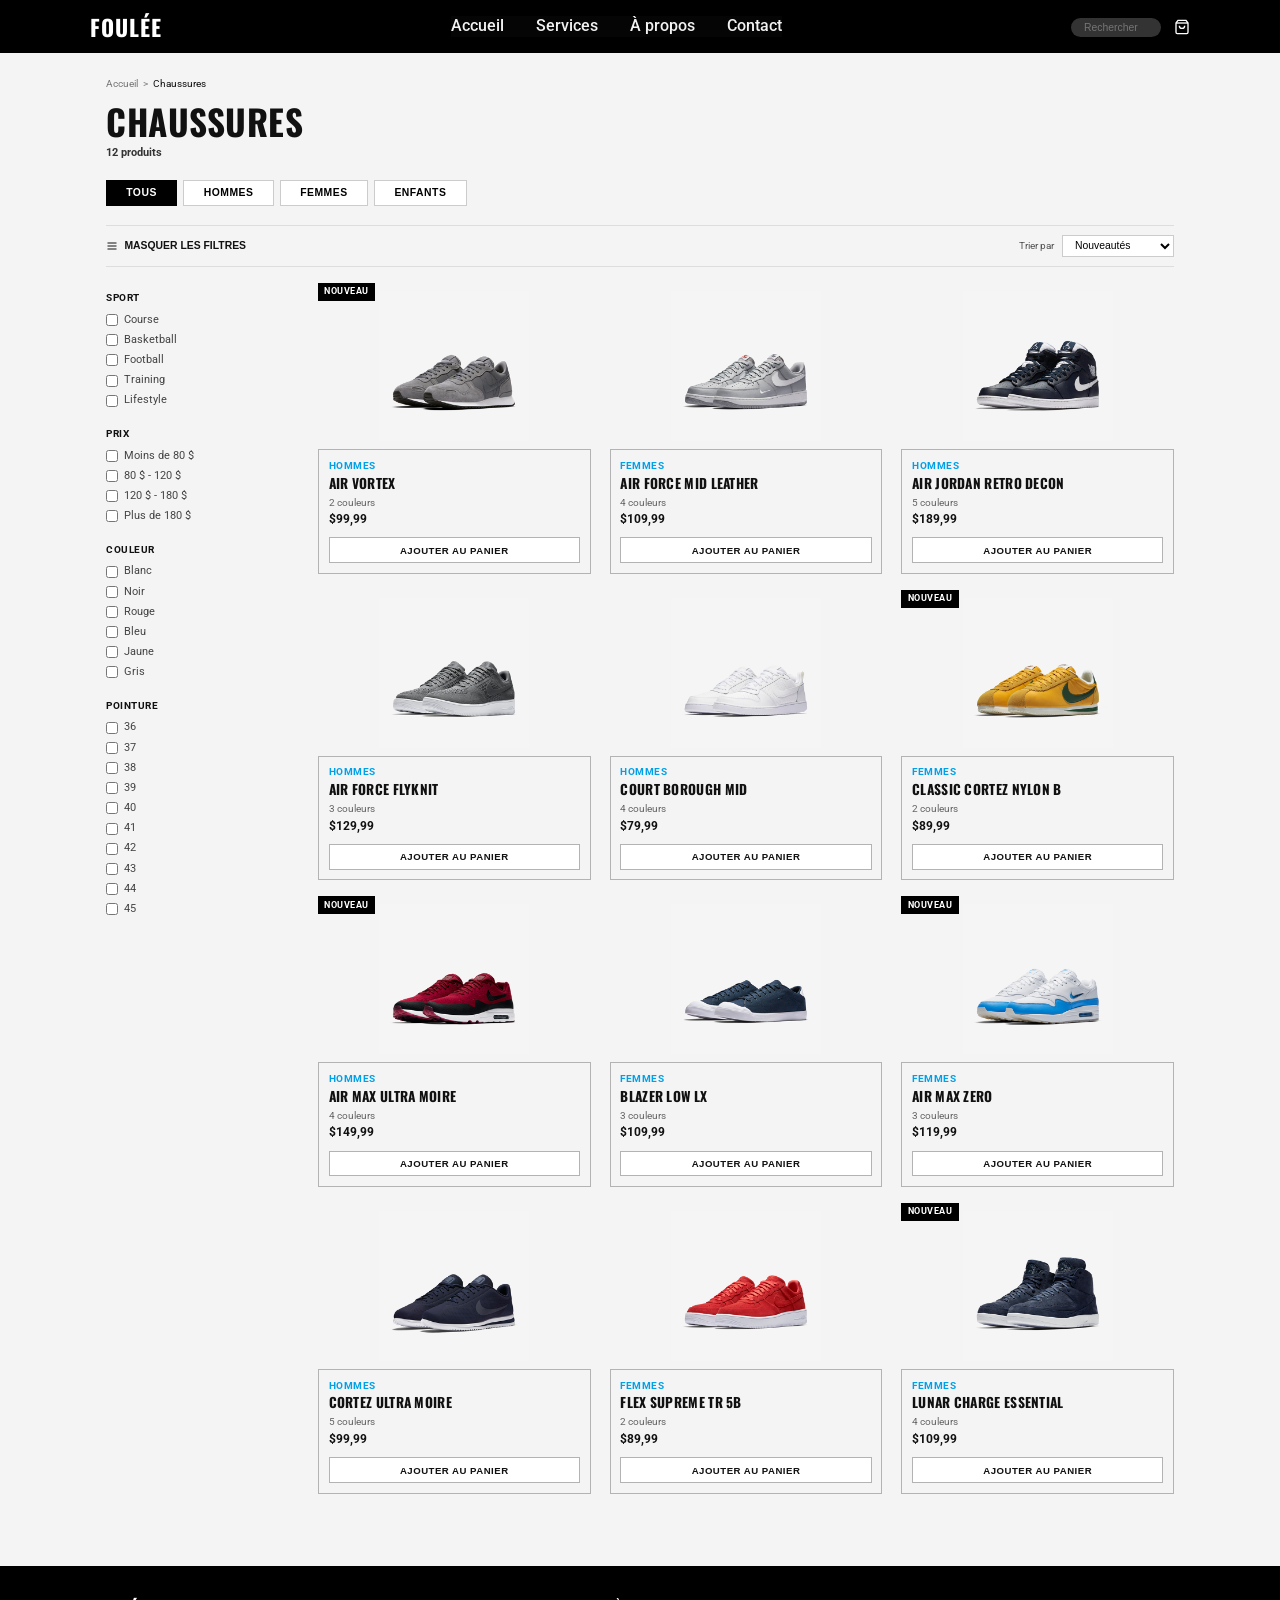
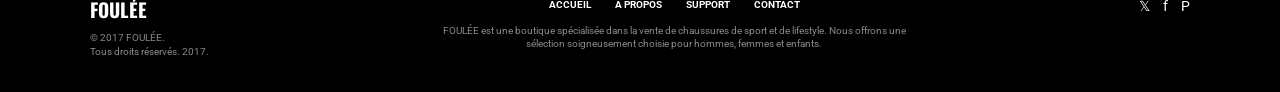
==== commit 5056b416: "Ajout du menu" ====
--- a/index.html
+++ b/index.html
@@ -5,8 +5,10 @@
   <meta name="viewport" content="width=device-width, initial-scale=1.0">
   <title>FOULÉE - Chaussures</title>
   <link rel="stylesheet" href="style.css">
+  <link rel="stylesheet" href="css/components/menu.css">
   <link rel="preconnect" href="https://fonts.googleapis.com">
   <link rel="preconnect" href="https://fonts.gstatic.com" crossorigin>
+  <script src="js/menu.js" defer></script>
   <link href="https://fonts.googleapis.com/css2?family=Oswald:wght@500;700&family=Roboto:wght@400;500;700&display=swap" rel="stylesheet">
 </head>
 <body>
@@ -16,13 +18,34 @@
     <div class="header__inner">
       <a href="#" class="header__logo">FOULÉE</a>
 
-      <nav class="header__nav">
-        <a href="#">HOMMES</a>
-        <a href="#">FEMMES</a>
-        <a href="#">ENFANTS</a>
-        <a href="#">SPORT</a>
-        <a href="#">PERSONNALISER</a>
-        <a href="#">FOULÉE +</a>
+      <nav class="nav-menu" aria-label="Navigation principale">
+        <!-- Bouton Menu / Fermer -->
+        <button
+          class="nav-menu__toggle"
+          aria-expanded="false"
+          aria-controls="nav-menu-list"
+          aria-label="Ouvrir le menu de navigation"
+        >
+          <!-- L'icône doit être positionnée en premier pour le sélecteur CSS adjacent (+) -->
+          <span class="nav-menu__hamburger-icon" aria-hidden="true"></span>
+          <span class="nav-menu__libelle">Menu</span>
+        </button>
+
+        <!-- Liste des liens de navigation -->
+        <ul id="nav-menu-list" class="nav-menu__list">
+          <li class="nav-menu__item">
+            <a href="#home" class="nav-menu__link">Accueil</a>
+          </li>
+          <li class="nav-menu__item">
+            <a href="#services" class="nav-menu__link">Services</a>
+          </li>
+          <li class="nav-menu__item">
+            <a href="#about" class="nav-menu__link">À propos</a>
+          </li>
+          <li class="nav-menu__item">
+            <a href="#contact" class="nav-menu__link">Contact</a>
+          </li>
+        </ul>
       </nav>
 
       <div class="header__right">
--- a/style.css
+++ b/style.css
@@ -64,4 +64,342 @@
   color: #ffffff;
   display: flex;
   align-items: center;
-}+}
+/* Conteneur principal */
+.main-content {
+  max-width: 1100px;
+  margin: 0 auto;
+  padding: 1.5rem 1rem;
+}
+
+/* Fil d'Ariane */
+.breadcrumb {
+  font-size: 0.65rem;
+  color: #777777;
+  margin-bottom: 0.5rem;
+  display: flex;
+  gap: 0.3rem;
+}
+.breadcrumb a {
+  color: #777777;
+  text-decoration: none;
+}
+.breadcrumb .current {
+  color: #111111;
+}
+
+/* Titre et compte */
+.page-title {
+  font-family: 'Oswald', sans-serif;
+  font-size: 2.2rem;
+  font-weight: 700;
+  letter-spacing: 0.5px;
+  text-transform: uppercase;
+  margin-bottom: 0.1rem;
+}
+.product-count {
+  font-size: 0.7rem;
+  font-weight: 700;
+  color: #333333;
+  margin-bottom: 1.2rem;
+}
+
+/* Onglets TOUS / HOMMES / FEMMES / ENFANTS */
+.gender-tabs {
+  display: flex;
+  gap: 0.4rem;
+  margin-bottom: 1.2rem;
+}
+.tab-btn {
+  padding: 0.4rem 1.2rem;
+  font-size: 0.65rem;
+  font-weight: 700;
+  border: 1px solid #cccccc;
+  background-color: #ffffff;
+  cursor: pointer;
+  letter-spacing: 0.5px;
+}
+.tab-btn.active {
+  background-color: #000000;
+  color: #ffffff;
+  border-color: #000000;
+}
+/* Barre d'outils */
+.toolbar {
+  display: flex;
+  justify-content: space-between;
+  align-items: center;
+  border-top: 1px solid #dddddd;
+  border-bottom: 1px solid #dddddd;
+  padding: 0.6rem 0;
+  margin-bottom: 1.5rem;
+}
+.filter-toggle {
+  background: none;
+  border: none;
+  font-size: 0.65rem;
+  font-weight: 700;
+  cursor: pointer;
+  display: flex;
+  align-items: center;
+  gap: 0.4rem;
+  color: #111111;
+}
+.sort-box {
+  font-size: 0.65rem;
+  color: #555555;
+  display: flex;
+  align-items: center;
+  gap: 0.5rem;
+}
+.sort-box select {
+  padding: 0.2rem 0.5rem;
+  font-size: 0.65rem;
+  border: 1px solid #cccccc;
+  background-color: #ffffff;
+}
+
+/* Grille et Sidebar */
+.catalog-layout {
+  display: grid;
+  grid-template-columns: 180px 1fr;
+  gap: 2rem;
+}
+.catalog-layout.filters-hidden {
+  grid-template-columns: 1fr;
+}
+.catalog-layout.filters-hidden .sidebar-filters {
+  display: none;
+}
+
+/* Barre latérale des filtres */
+.sidebar-filters {
+  display: flex;
+  flex-direction: column;
+}
+.filter-group {
+  margin-bottom: 1.2rem;
+}
+.filter-header {
+  font-size: 0.65rem;
+  font-weight: 700;
+  letter-spacing: 0.5px;
+  margin-bottom: 0.5rem;
+}
+.filter-options {
+  display: flex;
+  flex-direction: column;
+  gap: 0.35rem;
+}
+.filter-options label {
+  font-size: 0.7rem;
+  color: #444444;
+  cursor: pointer;
+  display: flex;
+  align-items: center;
+  gap: 0.4rem;
+}
+.filter-options input[type="checkbox"] {
+  width: 12px;
+  height: 12px;
+  accent-color: #000000;
+}
+/* Grille de produits */
+.products-grid {
+  display: grid;
+  grid-template-columns: repeat(3, 1fr);
+  gap: 1.5rem 1.2rem;
+}
+
+/* Carte Produit */
+.product-card {
+  position: relative;
+  display: flex;
+  flex-direction: column;
+}
+
+/* Étiquette NOUVEAU */
+.badge-new {
+  position: absolute;
+  top: -8px;
+  left: 0;
+  background-color: #000000;
+  color: #ffffff;
+  font-size: 0.55rem;
+  font-weight: 700;
+  padding: 0.2rem 0.4rem;
+  letter-spacing: 0.5px;
+  z-index: 2;
+}
+
+/* Conteneur de l'image (détourée sur fond gris) */
+.product-image-wrap {
+  width: 100%;
+  height: 150px;
+  display: flex;
+  align-items: center;
+  justify-content: center;
+  margin-bottom: 0.5rem;
+}
+.product-image-wrap img {
+  max-width: 100%;
+  max-height: 100%;
+  object-fit: contain;
+}
+
+/* Encadré d'information sous l'image */
+.product-info-box {
+  border: 1px solid #b3b3b3;
+  padding: 0.6rem;
+  background-color: transparent;
+  display: flex;
+  flex-direction: column;
+  flex-grow: 1;
+}
+
+/* HOMMES / FEMMES en cyan */
+.product-gender {
+  font-size: 0.6rem;
+  font-weight: 700;
+  letter-spacing: 0.5px;
+  margin-bottom: 0.15rem;
+  color: #00a0e9;
+}
+.product-title {
+  font-family: 'Oswald', sans-serif;
+  font-size: 0.85rem;
+  font-weight: 700;
+  text-transform: uppercase;
+  margin-bottom: 0.2rem;
+  letter-spacing: 0.3px;
+  color: #111111;
+}
+.product-colors {
+  font-size: 0.65rem;
+  color: #666666;
+  margin-bottom: 0.2rem;
+}
+.product-price {
+  font-size: 0.75rem;
+  font-weight: 700;
+  margin-bottom: 0.6rem;
+  color: #111111;
+}
+
+/* Bouton AJOUTER AU PANIER encadré */
+.btn-add {
+  margin-top: auto;
+  width: 100%;
+  padding: 0.4rem;
+  background-color: #ffffff;
+  border: 1px solid #b3b3b3;
+  color: #111111;
+  font-size: 0.6rem;
+  font-weight: 700;
+  letter-spacing: 0.5px;
+  text-transform: uppercase;
+  cursor: pointer;
+  transition: all 0.2s ease;
+}
+.btn-add:hover {
+  background-color: #000000;
+  color: #ffffff;
+  border-color: #000000;
+}
+/* Pied de page */
+.footer {
+  background-color: #000000;
+  color: #ffffff;
+  padding: 2rem;
+  margin-top: 3rem;
+  font-size: 0.65rem;
+}
+.footer__inner {
+  max-width: 1100px;
+  margin: 0 auto;
+  display: flex;
+  justify-content: space-between;
+  align-items: flex-start;
+  gap: 2rem;
+}
+.footer__logo {
+  font-family: 'Oswald', sans-serif;
+  font-size: 1.2rem;
+  font-weight: 700;
+  margin-bottom: 0.5rem;
+}
+.footer__text {
+  color: #888888;
+  line-height: 1.4;
+}
+.center-col {
+  text-align: center;
+  max-width: 500px;
+}
+.footer__links {
+  display: flex;
+  justify-content: center;
+  gap: 1.5rem;
+  margin-bottom: 0.8rem;
+}
+.footer__links a {
+  color: #ffffff;
+  text-decoration: none;
+  font-weight: 700;
+}
+.footer__description {
+  color: #888888;
+  line-height: 1.3;
+}
+.social-icons {
+  display: flex;
+  gap: 0.8rem;
+}
+.social-icons a {
+  color: #ffffff;
+  text-decoration: none;
+  font-size: 0.9rem;
+}
+/* Responsive */
+@media (max-width: 800px) {
+  .products-grid {
+    grid-template-columns: repeat(2, 1fr);
+  }
+}
+@media (max-width: 600px) {
+  .catalog-layout {
+    grid-template-columns: 1fr;
+  }
+  .sidebar-filters {
+    display: none;
+  }
+  .products-grid {
+    grid-template-columns: 1fr;
+  }
+  .footer__inner {
+    flex-direction: column;
+    align-items: center;
+    text-align: center;
+  }
+}
+
+/* correction d'un bug de debordement mobile */
+  .header__inner {
+    flex-wrap: wrap;
+    row-gap: 0.5rem;
+  }
+
+    .header__nav {
+    flex-wrap: wrap;
+    gap: 0.6rem;
+  }
+ 
+    .search-box input {
+    width: 90px;
+  }
+
+    .gender-tabs {
+    flex-wrap: nowrap;
+    overflow-x: auto;
+    -webkit-overflow-scrolling: touch;
+  }
--- a/css/components/menu.css
+++ b/css/components/menu.css
@@ -0,0 +1,252 @@
+/* MENU RÉACTIF ACCESSIBLE - BEM et ARIA */
+
+@layer components {
+  /* 1. ARCHITECTURE DESKTOP */
+  .nav-menu {
+    --nav-bg: #050505;
+    --nav-text: #f2f2f2;
+    --nav-accent: #fcfeff;
+    --nav-focus-ring: #ffbf00;
+
+    display: flex;
+    justify-content: space-between;
+    align-items: center;
+    background-color: var(--nav-bg);
+    padding: 1rem 2rem;
+    box-shadow: 0 2px 10px rgba(0, 0, 0, 0.05);
+
+    .nav-menu__list {
+      display: flex;
+      gap: 2rem;
+      list-style: none;
+      margin: 0;
+      padding: 0;
+    }
+
+    .nav-menu__link {
+      color: var(--nav-text);
+      text-decoration: none;
+      font-weight: 500;
+      padding: 0.5rem 0.25rem;
+      border-bottom: 2px solid transparent;
+      transition:
+        color 0.25s ease,
+        border-color 0.25s ease;
+
+      &:hover {
+        color: var(--nav-accent);
+        border-color: var(--nav-accent);
+      }
+
+      /* WCAG Accessibilité : Indicateur de focus clavier personnalisé et très visible */
+      &:focus-visible {
+        outline: 3px solid var(--nav-focus-ring);
+        outline-offset: 2px;
+        color: var(--nav-accent);
+      }
+    }
+
+    /* Le bouton de contrôle (Masqué sur grand écran) */
+    .nav-menu__toggle {
+      display: none;
+      background: none;
+      border: 2px solid transparent;
+      border-radius: 6px;
+      cursor: pointer;
+      padding: 0.6rem 1rem;
+      align-items: center;
+      gap: 0.75rem;
+      color: var(--nav-text);
+      font-weight: 600;
+      font-size: 1rem;
+      transition:
+        background-color 0.2s ease,
+        border-color 0.2s ease;
+
+      &:hover {
+        background-color: rgba(2, 2, 99, 0.05);
+      }
+
+      &:focus-visible {
+        outline: none;
+        border-color: var(--nav-text);
+        box-shadow: 0 0 0 3px var(--nav-focus-ring);
+      }
+    }
+
+    /* L'icône Hamburger (Structure de base à 3 lignes) */
+    .nav-menu__hamburger-icon {
+      display: block;
+      position: relative;
+      width: 20px;
+      height: 2px;
+      background-color: currentColor;
+      transition: background-color 0.2s ease;
+
+      &::before,
+      &::after {
+        content: "";
+        position: absolute;
+        left: 0;
+        width: 100%;
+        height: 2px;
+        background-color: currentColor;
+        transition:
+          transform 0.25s cubic-bezier(0.4, 0, 0.2, 1),
+          top 0.25s ease;
+      }
+
+      &::before {
+        top: -6px;
+      }
+      &::after {
+        top: 6px;
+      }
+    }
+  }
+
+  /* 2. LE MODIFICATEUR DE L'ICÔNE (TRANSFORMATION EN X) */
+  /* Déclenché dès que la classe --open est appliquée sur le bouton parent par le JS */
+  .nav-menu__toggle--open {
+    .nav-menu__hamburger-icon {
+      background-color: transparent !important; /* Disparition de la ligne centrale */
+
+      &::before {
+        top: 0 !important;
+        transform: rotate(45deg) !important; /* Rotation de la ligne du haut */
+      }
+
+      &::after {
+        top: 0 !important;
+        transform: rotate(-45deg) !important; /* Rotation de la ligne du bas */
+      }
+    }
+  }
+
+  /* 3. CONFIGURATION RESPONSIVE ET MOBILE */
+  @media (width < 768px) {
+    .nav-menu {
+      position: relative;
+
+      .nav-menu__toggle {
+        display: inline-flex; /* Devient visible sur écran mobile */
+        z-index: 100;
+      }
+
+      /* Menu déroulant sur mobile */
+      .nav-menu__list {
+        display: flex;
+        flex-direction: column;
+        gap: 0;
+        position: absolute;
+        top: 100%;
+        left: 0;
+        right: 0;
+        background-color: var(--nav-bg);
+        border-top: 1px solid rgba(0, 0, 0, 0.08);
+        box-shadow: 0 10px 25px rgba(0, 0, 0, 0.1);
+        padding: 1rem 0;
+
+        /* WCAG Accessibilité : Masqué totalement aux liseuses d'écran et claviers par défaut */
+        opacity: 0;
+        visibility: hidden;
+        transform: translateY(-15px);
+        transition:
+          opacity 0.25s ease,
+          transform 0.25s ease,
+          visibility 0.25s;
+      }
+
+      .nav-menu__item {
+        width: 100%;
+      }
+
+      .nav-menu__link {
+        display: block;
+        padding: 1rem 2rem;
+        border-bottom: none;
+        border-left: 4px solid transparent;
+
+        &:hover,
+        &:focus-visible {
+          background-color: rgba(0, 102, 204, 0.05);
+          border-left-color: var(--nav-accent);
+        }
+      }
+
+      /* OUVERTURE DU MENU : Changement d'état piloté par l'attribut ARIA */
+      .nav-menu__toggle[aria-expanded="true"] + .nav-menu__list {
+        opacity: 1;
+        visibility: visible;
+        transform: translateY(0);
+      }
+    }
+  }
+}
+/* ==========================================================================
+   GESTION DU MENU HAMBURGER (MOBILE)
+   ========================================================================== */
+
+@media (max-width: 768px) {
+  /* 1. Masquer la liste du menu par défaut sur mobile */
+  .nav-menu__list {
+    display: none;
+    position: absolute;
+    top: 100%;
+    left: 0;
+    width: 100%;
+    background-color: #000000;
+    flex-direction: column;
+    padding: 1rem 2rem;
+    gap: 1rem;
+    z-index: 100;
+  }
+
+  /* 2. Afficher la liste quand le menu est ouvert (via JS) */
+  .nav-menu.is-open .nav-menu__list,
+  .nav-menu__toggle[aria-expanded="true"] + .nav-menu__list {
+    display: flex;
+  }
+
+  /* 3. Afficher le bouton hamburger */
+  .nav-menu__toggle {
+    display: flex;
+    align-items: center;
+    gap: 0.5rem;
+    background: none;
+    border: none;
+    color: #ffffff;
+    cursor: pointer;
+    padding: 0.5rem 0;
+    font-size: 0.85rem;
+    font-weight: 700;
+    text-transform: uppercase;
+  }
+
+  /* 4. Dessiner l'icône à 3 barres (Hamburger) */
+  .nav-menu__hamburger-icon {
+    display: inline-block;
+    width: 20px;
+    height: 2px;
+    background-color: #ffffff;
+    position: relative;
+  }
+
+  .nav-menu__hamburger-icon::before,
+  .nav-menu__hamburger-icon::after {
+    content: '';
+    position: absolute;
+    left: 0;
+    width: 100%;
+    height: 2px;
+    background-color: #ffffff;
+  }
+
+  .nav-menu__hamburger-icon::before {
+    top: -6px;
+  }
+
+  .nav-menu__hamburger-icon::after {
+    bottom: -6px;
+  }
+}
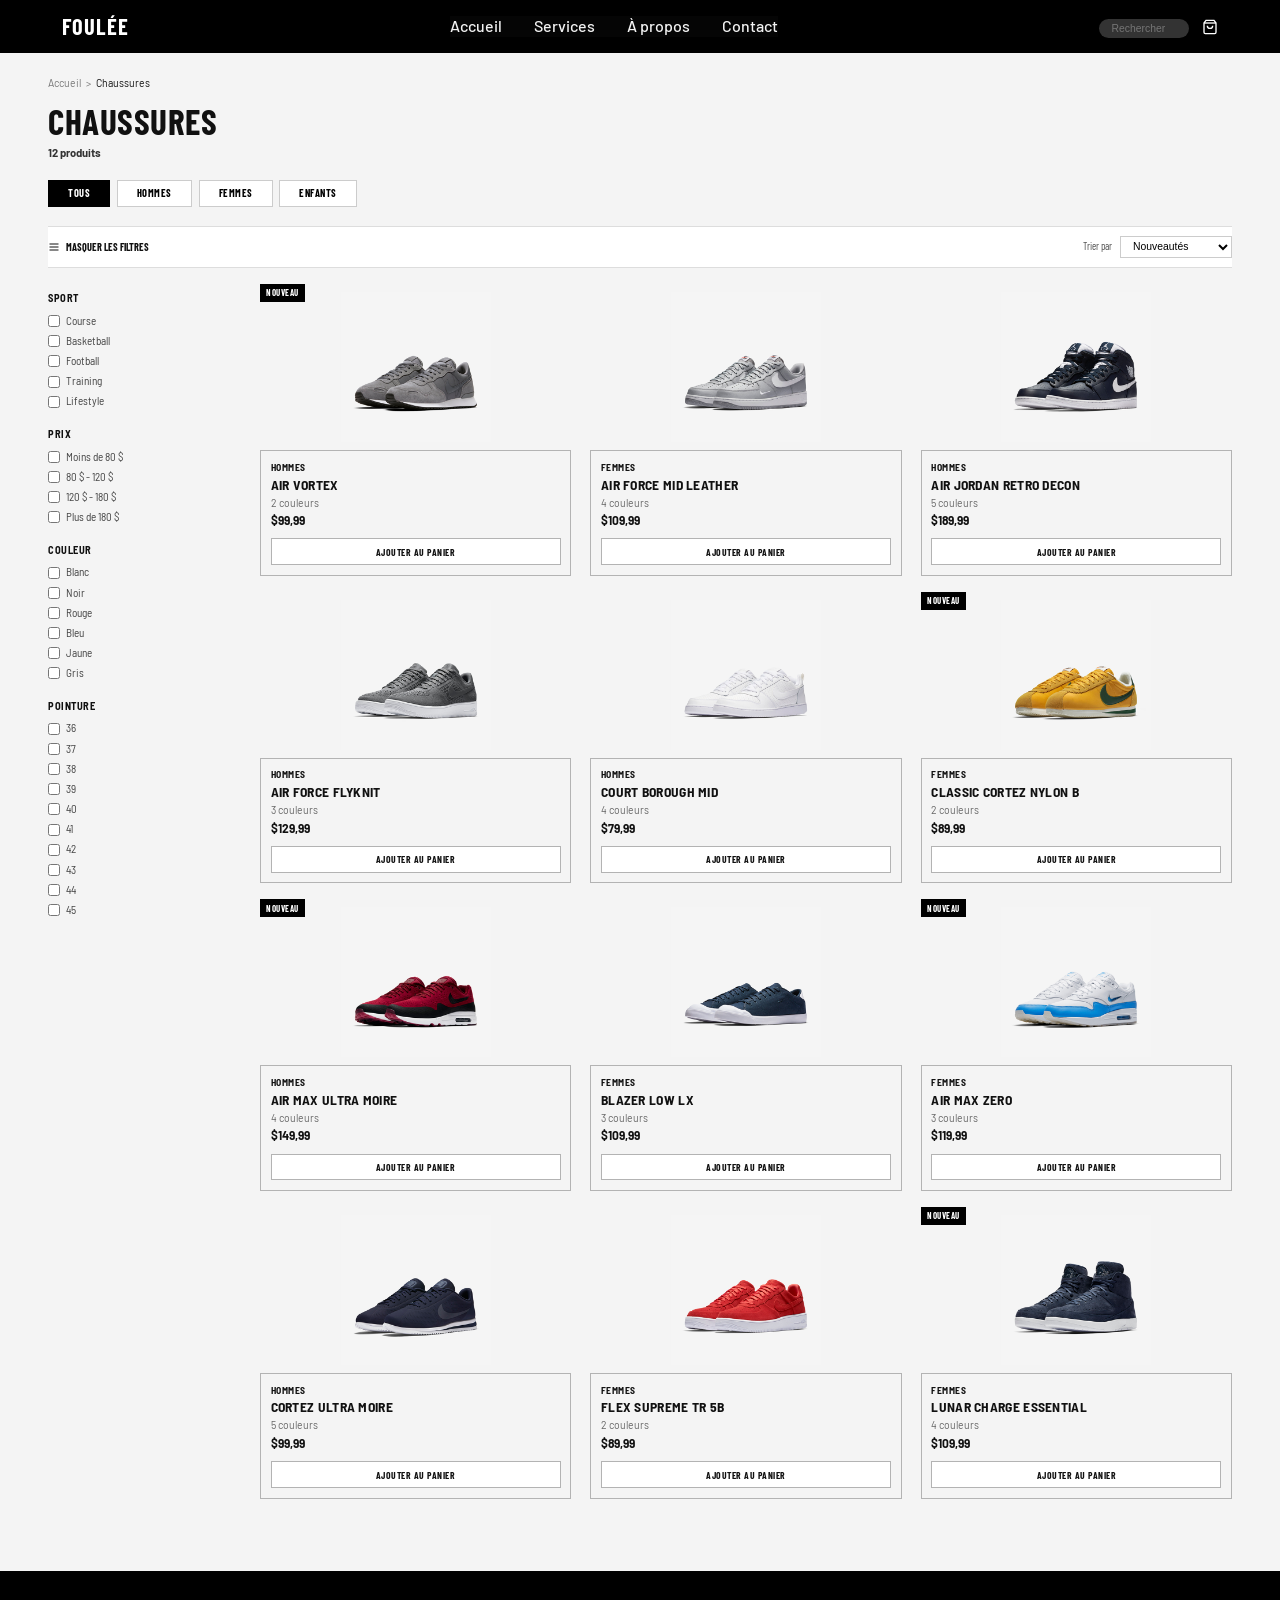
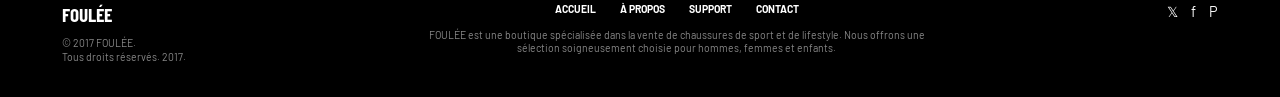
==== commit 91526174: "correction" ====
--- a/index.html
+++ b/index.html
@@ -9,29 +9,24 @@
   <link rel="preconnect" href="https://fonts.googleapis.com">
   <link rel="preconnect" href="https://fonts.gstatic.com" crossorigin>
   <script src="js/menu.js" defer></script>
-  <link href="https://fonts.googleapis.com/css2?family=Oswald:wght@500;700&family=Roboto:wght@400;500;700&display=swap" rel="stylesheet">
 </head>
 <body>
 
-  <!-- En-tête principal -->
   <header class="header">
     <div class="header__inner">
       <a href="#" class="header__logo">FOULÉE</a>
 
       <nav class="nav-menu" aria-label="Navigation principale">
-        <!-- Bouton Menu / Fermer -->
         <button
           class="nav-menu__toggle"
           aria-expanded="false"
           aria-controls="nav-menu-list"
           aria-label="Ouvrir le menu de navigation"
         >
-          <!-- L'icône doit être positionnée en premier pour le sélecteur CSS adjacent (+) -->
           <span class="nav-menu__hamburger-icon" aria-hidden="true"></span>
           <span class="nav-menu__libelle">Menu</span>
         </button>
 
-        <!-- Liste des liens de navigation -->
         <ul id="nav-menu-list" class="nav-menu__list">
           <li class="nav-menu__item">
             <a href="#home" class="nav-menu__link">Accueil</a>
@@ -63,10 +58,8 @@
     </div>
   </header>
 
-  <!-- Contenu de la page -->
   <main class="main-content">
 
-    <!-- Fil d'Ariane -->
     <nav class="breadcrumb">
       <a href="#">Accueil</a>
       <span>&gt;</span>
@@ -76,7 +69,6 @@
     <h1 class="page-title">CHAUSSURES</h1>
     <div class="product-count">12 produits</div>
 
-    <!-- Onglets principaux -->
     <div class="gender-tabs">
       <button class="tab-btn active">TOUS</button>
       <button class="tab-btn">HOMMES</button>
@@ -84,7 +76,6 @@
       <button class="tab-btn">ENFANTS</button>
     </div>
 
-    <!-- Barre d'outils -->
     <div class="toolbar">
       <button class="filter-toggle" id="toggleFilters">
         <svg width="12" height="12" viewBox="0 0 24 24" fill="none" stroke="currentColor" stroke-width="2">
@@ -105,10 +96,8 @@
       </div>
     </div>
 
-    <!-- Disposition du Catalogue -->
     <div class="catalog-layout" id="catalogLayout">
 
-      <!-- Filtres à gauche -->
       <aside class="sidebar-filters">
 
         <div class="filter-group">
@@ -162,11 +151,8 @@
 
       </aside>
 
-      <!-- Grille de produits -->
       <section class="products-grid">
 
-        <!-- Ligne 1 -->
-        <!-- Produit 1 -->
         <article class="product-card">
           <span class="badge-new">NOUVEAU</span>
           <div class="product-image-wrap">
@@ -181,7 +167,6 @@
           </div>
         </article>
 
-        <!-- Produit 2 -->
         <article class="product-card">
           <div class="product-image-wrap">
             <img src="images/520px/men_AirForceLow_01_w520.jpg" alt="AIR FORCE MID LEATHER">
@@ -195,7 +180,6 @@
           </div>
         </article>
 
-        <!-- Produit 3 -->
         <article class="product-card">
           <div class="product-image-wrap">
             <img src="images/520px/men_AirJordanMid_01_w520.jpg" alt="AIR JORDAN RETRO DECON">
@@ -209,8 +193,6 @@
           </div>
         </article>
 
-        <!-- Ligne 2 -->
-        <!-- Produit 4 -->
         <article class="product-card">
           <div class="product-image-wrap">
             <img src="images/520px/men_AirForceFlynit_01_w520.jpg" alt="AIR FORCE FLYKNIT">
@@ -224,7 +206,6 @@
           </div>
         </article>
 
-        <!-- Produit 5 -->
         <article class="product-card">
           <div class="product-image-wrap">
             <img src="images/520px/men_CourtBoroughLow_01_w520.jpg" alt="COURT BOROUGH MID">
@@ -238,7 +219,6 @@
           </div>
         </article>
 
-        <!-- Produit 6 -->
         <article class="product-card">
           <span class="badge-new">NOUVEAU</span>
           <div class="product-image-wrap">
@@ -253,8 +233,6 @@
           </div>
         </article>
 
-        <!-- Ligne 3 -->
-        <!-- Produit 7 -->
         <article class="product-card">
           <span class="badge-new">NOUVEAU</span>
           <div class="product-image-wrap">
@@ -269,7 +247,6 @@
           </div>
         </article>
 
-        <!-- Produit 8 -->
         <article class="product-card">
           <div class="product-image-wrap">
             <img src="images/520px/men_AllCourtLow_01_w520.jpg" alt="BLAZER LOW LX">
@@ -283,7 +260,6 @@
           </div>
         </article>
 
-        <!-- Produit 9 -->
         <article class="product-card">
           <span class="badge-new">NOUVEAU</span>
           <div class="product-image-wrap">
@@ -298,8 +274,6 @@
           </div>
         </article>
 
-        <!-- Ligne 4 -->
-        <!-- Produit 10 -->
         <article class="product-card">
           <div class="product-image-wrap">
             <img src="images/520px/men_CortezUltraMoire_01_w520.jpg" alt="CORTEZ ULTRA MOIRE">
@@ -313,7 +287,6 @@
           </div>
         </article>
 
-        <!-- Produit 11 -->
         <article class="product-card">
           <div class="product-image-wrap">
             <img src="images/520px/men_AirForceUltraForce_01_w520.jpg" alt="FLEX SUPREME TR 5B">
@@ -327,7 +300,6 @@
           </div>
         </article>
 
-        <!-- Produit 12 -->
         <article class="product-card">
           <span class="badge-new">NOUVEAU</span>
           <div class="product-image-wrap">
@@ -348,7 +320,6 @@
 
   </main>
 
-  <!-- Pied de page -->
   <footer class="footer">
     <div class="footer__inner">
       <div class="footer__col main-col">
--- a/style.css
+++ b/style.css
@@ -1,34 +1,31 @@
-
-@import url('https://fonts.googleapis.com/css2?family=Barlow+Condensed:ital,wght@0,100;0,200;0,300;0,400;0,500;0,600;0,700;0,800;0,900;1,100;1,200;1,300;1,400;1,500;1,600;1,700;1,800;1,900&family=Barlow+Semi+Condensed:ital,wght@0,100;0,200;0,300;0,400;0,500;0,600;0,700;0,800;0,900;1,100;1,200;1,300;1,400;1,500;1,600;1,700;1,800;1,900&family=Barlow:ital,wght@0,100;0,200;0,300;0,400;0,500;0,600;0,700;0,800;0,900;1,100;1,200;1,300;1,400;1,500;1,600;1,700;1,800;1,900&display=swap');
-
-/* Reset et styles généraux */
+@import url("https://fonts.googleapis.com/css2?family=Barlow+Condensed:ital,wght@0,100;0,200;0,300;0,400;0,500;0,600;0,700;0,800;0,900;1,100;1,200;1,300;1,400;1,500;1,600;1,700;1,800;1,900&family=Barlow+Semi+Condensed:ital,wght@0,100;0,200;0,300;0,400;0,500;0,600;0,700;0,800;0,900;1,100;1,200;1,300;1,400;1,500;1,600;1,700;1,800;1,900&family=Barlow:ital,wght@0,100;0,200;0,300;0,400;0,500;0,600;0,700;0,800;0,900;1,100;1,200;1,300;1,400;1,500;1,600;1,700;1,800;1,900&display=swap");
+
 * {
   box-sizing: border-box;
   margin: 0;
   padding: 0;
 }
 body {
-  font-family: 'Roboto', sans-serif;
+  font-family: "Barlow", sans-serif;
   background-color: #f4f4f4;
   color: #111111;
   line-height: 1.3;
 }
 
-/* En-tête principal */
 .header {
   background-color: #000000;
   color: #ffffff;
   padding: 0.75rem 2rem;
 }
 .header__inner {
-  max-width: 1100px;
+  max-width: 95%;
   margin: 0 auto;
   display: flex;
   align-items: center;
   justify-content: space-between;
 }
 .header__logo {
-  font-family: 'Oswald', sans-serif;
+  font-family: "Barlow Condensed", sans-serif;
   font-size: 1.4rem;
   font-weight: 700;
   color: #ffffff;
@@ -40,6 +37,7 @@
   gap: 1.2rem;
 }
 .header__nav a {
+  font-family: "Barlow Condensed", sans-serif;
   color: #ffffff;
   text-decoration: none;
   font-size: 0.65rem;
@@ -65,14 +63,12 @@
   display: flex;
   align-items: center;
 }
-/* Conteneur principal */
 .main-content {
-  max-width: 1100px;
+  max-width: 95%;
   margin: 0 auto;
   padding: 1.5rem 1rem;
 }
 
-/* Fil d'Ariane */
 .breadcrumb {
   font-size: 0.65rem;
   color: #777777;
@@ -88,9 +84,8 @@
   color: #111111;
 }
 
-/* Titre et compte */
 .page-title {
-  font-family: 'Oswald', sans-serif;
+  font-family: "Barlow Condensed", sans-serif;
   font-size: 2.2rem;
   font-weight: 700;
   letter-spacing: 0.5px;
@@ -104,13 +99,13 @@
   margin-bottom: 1.2rem;
 }
 
-/* Onglets TOUS / HOMMES / FEMMES / ENFANTS */
 .gender-tabs {
   display: flex;
   gap: 0.4rem;
   margin-bottom: 1.2rem;
 }
 .tab-btn {
+  font-family: "Barlow Condensed", sans-serif;
   padding: 0.4rem 1.2rem;
   font-size: 0.65rem;
   font-weight: 700;
@@ -124,8 +119,8 @@
   color: #ffffff;
   border-color: #000000;
 }
-/* Barre d'outils */
 .toolbar {
+    background-color: #ffffff;
   display: flex;
   justify-content: space-between;
   align-items: center;
@@ -135,6 +130,7 @@
   margin-bottom: 1.5rem;
 }
 .filter-toggle {
+  font-family: "Barlow Condensed", sans-serif;
   background: none;
   border: none;
   font-size: 0.65rem;
@@ -146,6 +142,7 @@
   color: #111111;
 }
 .sort-box {
+  font-family: "Barlow Condensed", sans-serif;
   font-size: 0.65rem;
   color: #555555;
   display: flex;
@@ -159,7 +156,6 @@
   background-color: #ffffff;
 }
 
-/* Grille et Sidebar */
 .catalog-layout {
   display: grid;
   grid-template-columns: 180px 1fr;
@@ -172,7 +168,6 @@
   display: none;
 }
 
-/* Barre latérale des filtres */
 .sidebar-filters {
   display: flex;
   flex-direction: column;
@@ -181,12 +176,14 @@
   margin-bottom: 1.2rem;
 }
 .filter-header {
+  font-family: "Barlow Semi Condensed", sans-serif;
   font-size: 0.65rem;
   font-weight: 700;
   letter-spacing: 0.5px;
   margin-bottom: 0.5rem;
 }
 .filter-options {
+  font-family: "Barlow Semi Condensed", sans-serif;
   display: flex;
   flex-direction: column;
   gap: 0.35rem;
@@ -204,22 +201,20 @@
   height: 12px;
   accent-color: #000000;
 }
-/* Grille de produits */
 .products-grid {
   display: grid;
   grid-template-columns: repeat(3, 1fr);
   gap: 1.5rem 1.2rem;
 }
 
-/* Carte Produit */
 .product-card {
   position: relative;
   display: flex;
   flex-direction: column;
 }
 
-/* Étiquette NOUVEAU */
 .badge-new {
+  font-family: "Barlow Condensed", sans-serif;
   position: absolute;
   top: -8px;
   left: 0;
@@ -232,7 +227,6 @@
   z-index: 2;
 }
 
-/* Conteneur de l'image (détourée sur fond gris) */
 .product-image-wrap {
   width: 100%;
   height: 150px;
@@ -247,7 +241,7 @@
   object-fit: contain;
 }
 
-/* Encadré d'information sous l'image */
+
 .product-info-box {
   border: 1px solid #b3b3b3;
   padding: 0.6rem;
@@ -257,16 +251,15 @@
   flex-grow: 1;
 }
 
-/* HOMMES / FEMMES en cyan */
 .product-gender {
+  font-family: "Barlow Semi Condensed", sans-serif;
   font-size: 0.6rem;
   font-weight: 700;
   letter-spacing: 0.5px;
   margin-bottom: 0.15rem;
-  color: #00a0e9;
 }
 .product-title {
-  font-family: 'Oswald', sans-serif;
+  font-family: "Barlow Semi Condensed", sans-serif;
   font-size: 0.85rem;
   font-weight: 700;
   text-transform: uppercase;
@@ -286,8 +279,8 @@
   color: #111111;
 }
 
-/* Bouton AJOUTER AU PANIER encadré */
 .btn-add {
+  font-family: "Barlow Condensed", sans-serif;
   margin-top: auto;
   width: 100%;
   padding: 0.4rem;
@@ -315,7 +308,7 @@
   font-size: 0.65rem;
 }
 .footer__inner {
-  max-width: 1100px;
+  max-width: 95%;
   margin: 0 auto;
   display: flex;
   justify-content: space-between;
@@ -323,7 +316,7 @@
   gap: 2rem;
 }
 .footer__logo {
-  font-family: 'Oswald', sans-serif;
+  font-family: "Barlow Condensed", sans-serif;
   font-size: 1.2rem;
   font-weight: 700;
   margin-bottom: 0.5rem;
@@ -383,23 +376,22 @@
   }
 }
 
-/* correction d'un bug de debordement mobile */
-  .header__inner {
-    flex-wrap: wrap;
-    row-gap: 0.5rem;
-  }
-
-    .header__nav {
-    flex-wrap: wrap;
-    gap: 0.6rem;
-  }
- 
-    .search-box input {
-    width: 90px;
-  }
-
-    .gender-tabs {
-    flex-wrap: nowrap;
-    overflow-x: auto;
-    -webkit-overflow-scrolling: touch;
-  }
+.header__inner {
+  flex-wrap: wrap;
+  row-gap: 0.5rem;
+}
+
+.header__nav {
+  flex-wrap: wrap;
+  gap: 0.6rem;
+}
+
+.search-box input {
+  width: 90px;
+}
+
+.gender-tabs {
+  flex-wrap: nowrap;
+  overflow-x: auto;
+  -webkit-overflow-scrolling: touch;
+}
--- a/css/components/menu.css
+++ b/css/components/menu.css
@@ -249,4 +249,19 @@
   .nav-menu__hamburger-icon::after {
     bottom: -6px;
   }
+  .header {
+  position: relative;
+}
+.nav-menu {
+  position: static;
+}
+.nav-menu:has(.nav-menu__toggle[aria-expanded="true"]) {
+  width: 100%;
+  flex-direction: column;
+  align-items: flex-start;
+}
+.nav-menu__toggle[aria-expanded="true"] + .nav-menu__list {
+  position: static;
+  width: 100%;
+}
 }
